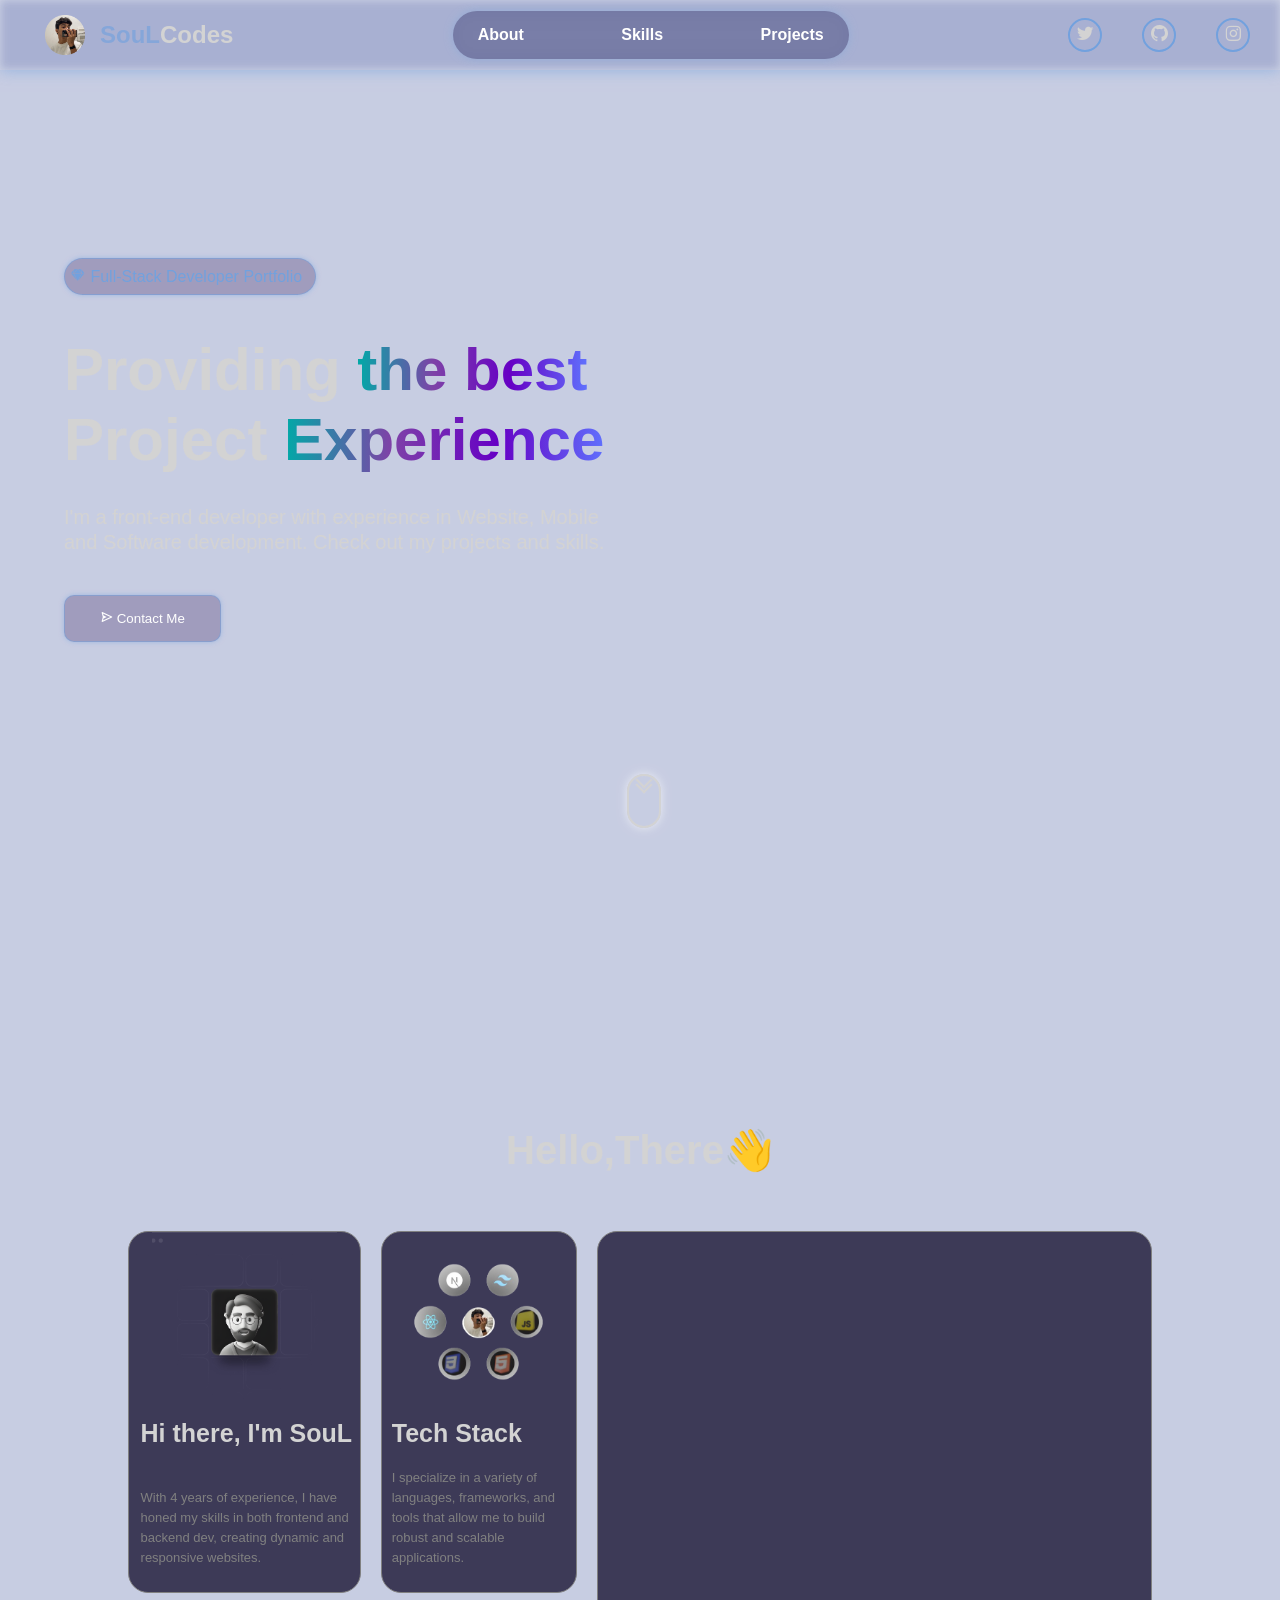
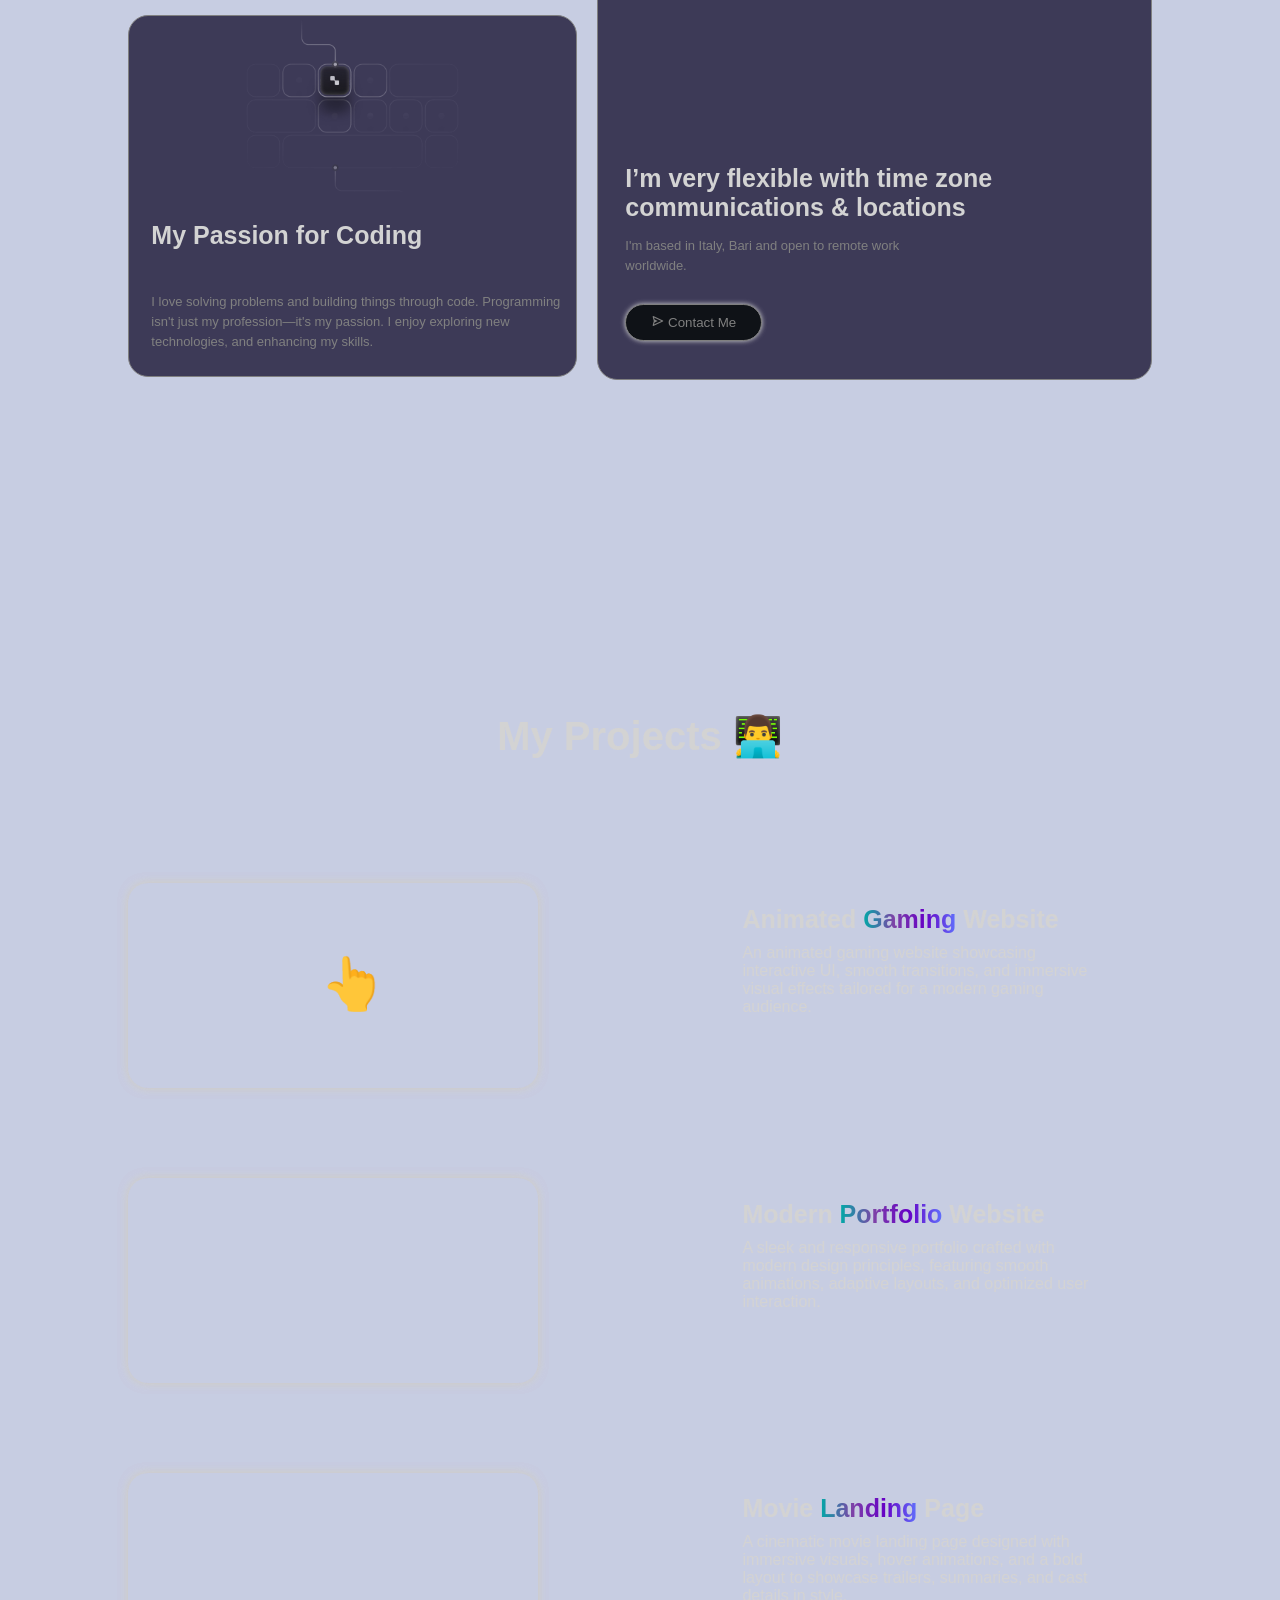
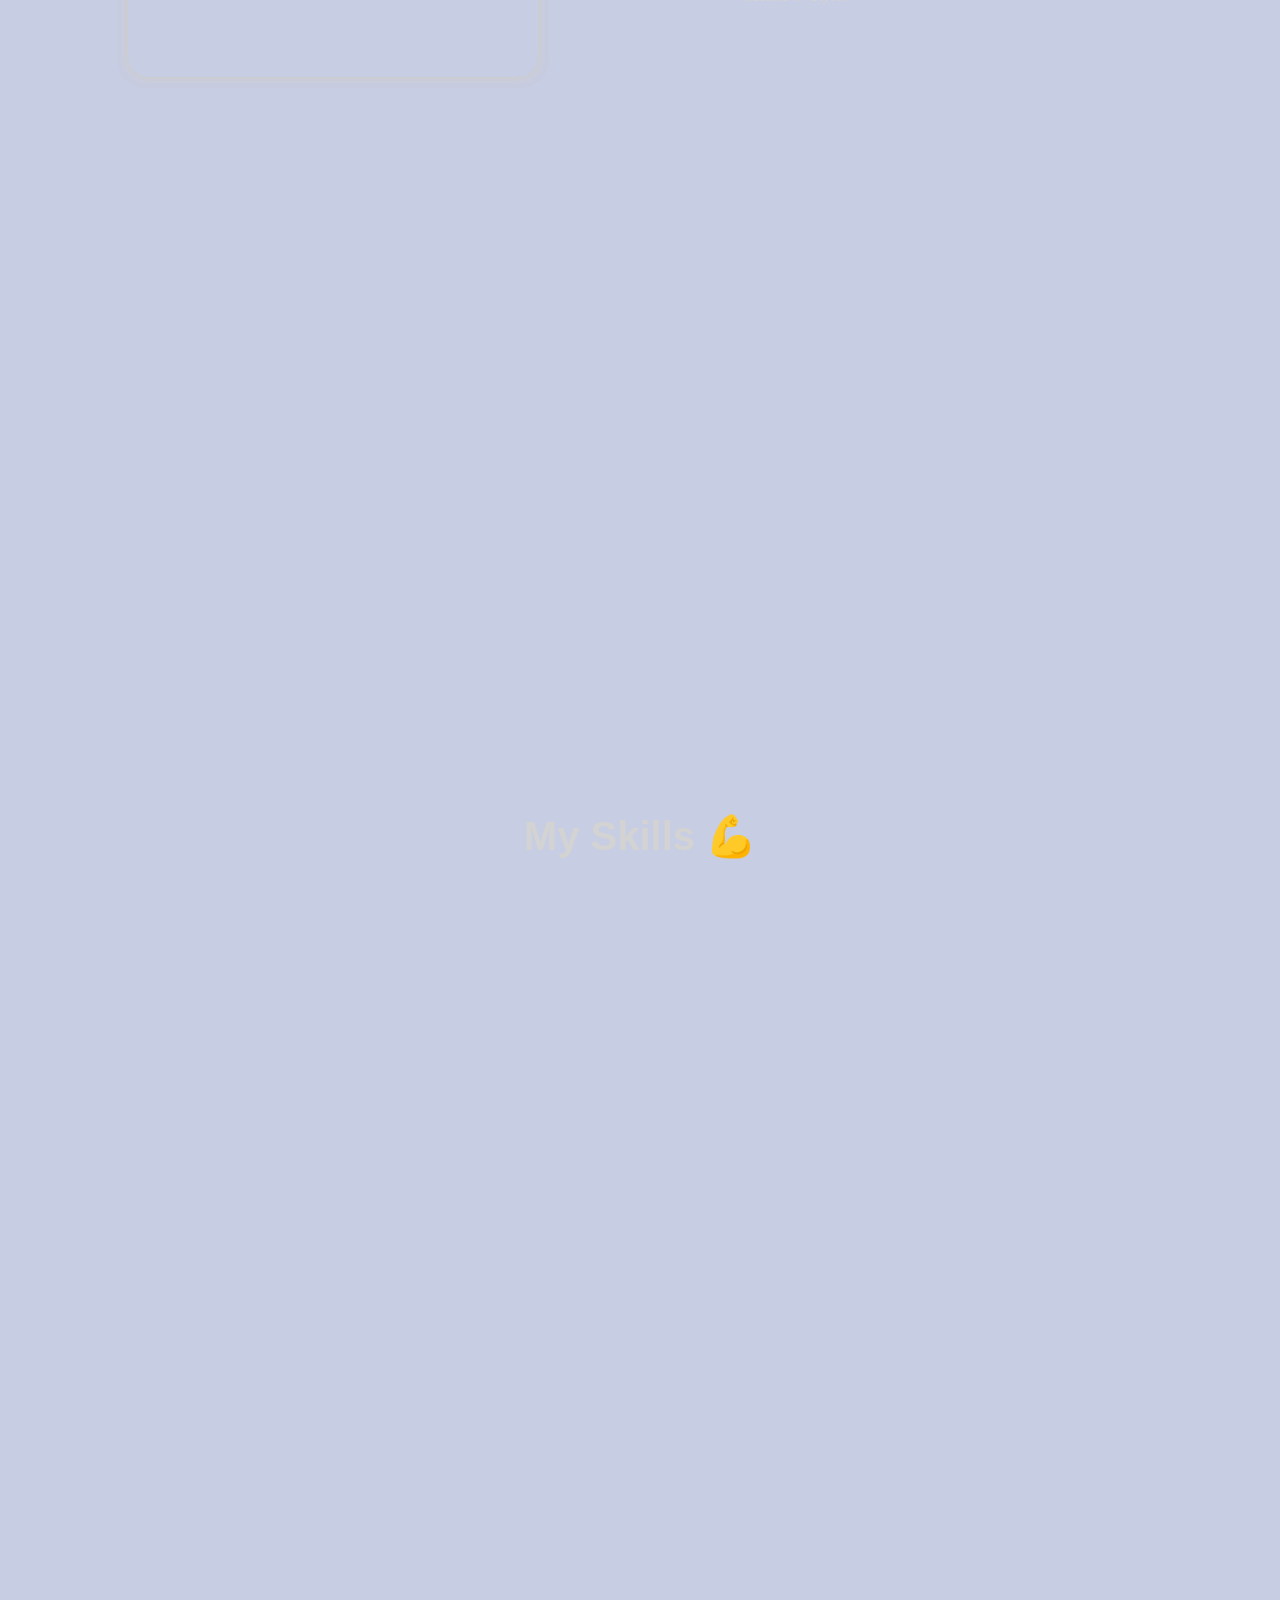
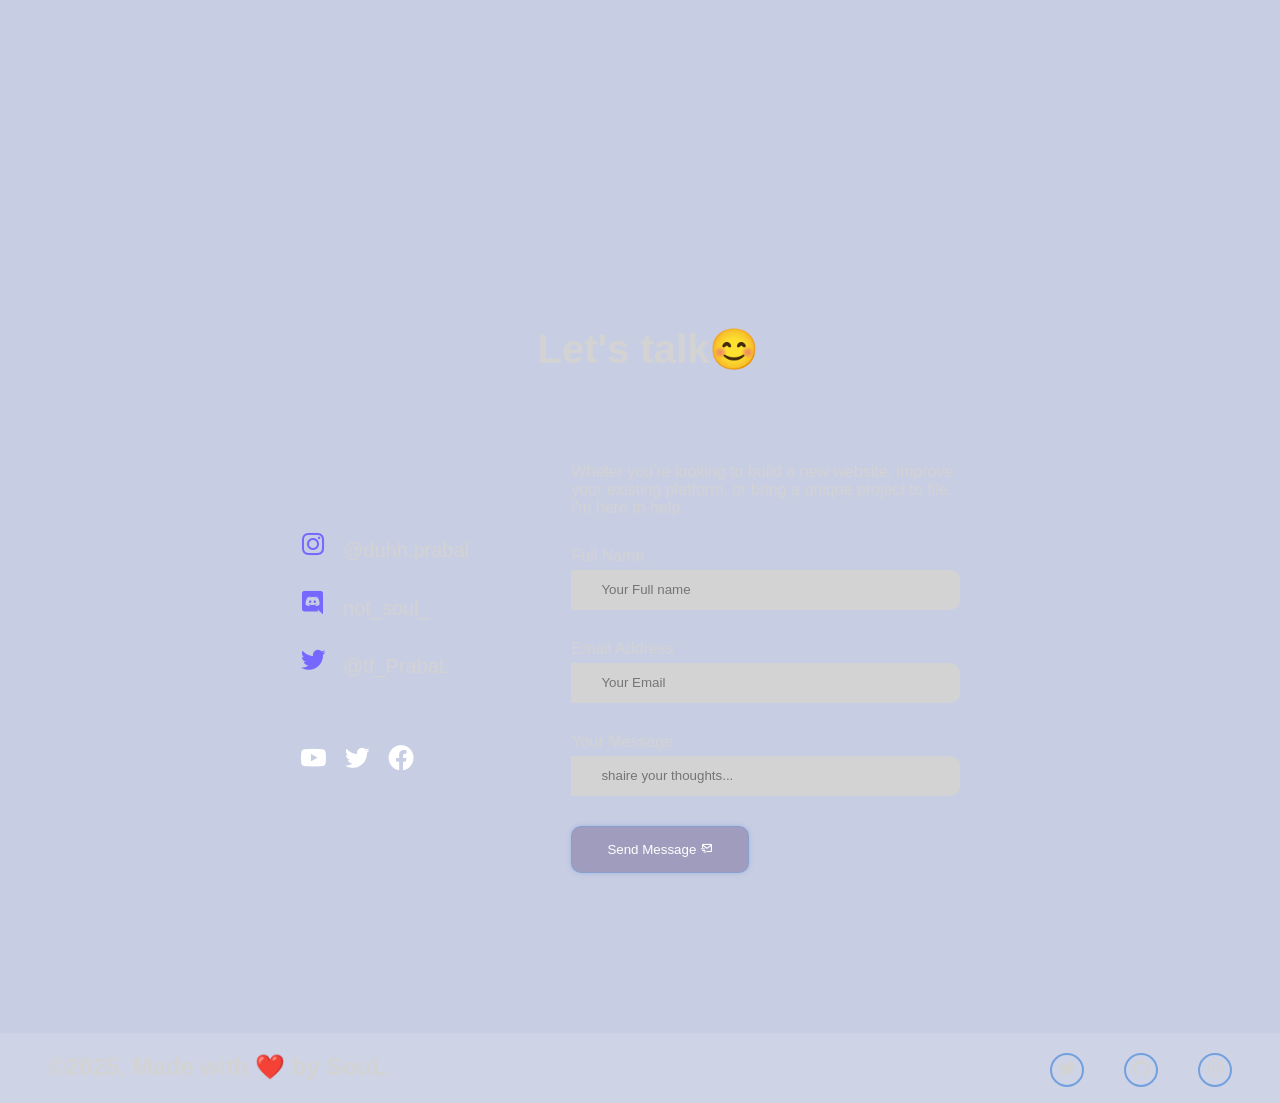
==== index.html @ 1eb0d374 "auth" ====
<!DOCTYPE html>
<html lang="en">
<head>
    <meta charset="UTF-8">
    <link rel="icon" type="image/png" href="images/page icon.jpg">
    <meta name="viewport" content="width=device-width, initial-scale=1.0">
    <title>SouLCodes</title>
    <link rel="stylesheet" href="style.css">
    <link href='https://unpkg.com/boxicons@2.1.4/css/boxicons.min.css' rel='stylesheet'>
    <link rel="stylesheet" href="https://unpkg.com/aos@next/dist/aos.css" />
</head>
<body>
    <div class="container">
        <video class="back-vid" autoplay loop muted plays-inline src="videos/galaxy.mp4"></video>



        <header data-aos="fade-down" data-aos-duration="2000">
            <div class="left">
                <img src="images/cropped_circle_image.png" alt="logo">
                <h2><span style="color: #72a1dea2;">SouL</span>Codes</h2>
            </div>

            <ul>
                <li><a href="#info-section">About</a></li>
                <li><a href="#skills-section">Skills</a></li>
                <li><a href="#my-project">Projects</a></li>
            </ul>

            <div class="box-icons">
                <p><a href="https://x.com/tf_PrabaL" target="_blank" rel="noopener" style="color: inherit; text-decoration: none;"><i class='bx bxl-twitter'></i></a></p>
                <p><a href="https://github.com/SouLCodes-main" target="_blank" rel="noopener" style="color: inherit; text-decoration: none;"><i class='bx bxl-github'></i></a></p>
                <p><a href="https://www.instagram.com/duhh.prabal/?hl=en" target="_blank" rel="noopener" style="color: inherit; text-decoration: none;"><i class='bx bxl-instagram'></i></a></p>
            </div>

            <div class="menu-icon">
                <i class='bx bx-menu'></i>
            </div>            
        </header>
        <div class="sidebar">
            <div class="close-icon">
                <i class='bx bx-x'></i>
            </div>
            
            <ul>
                <li><a href="#">Home</a></li>
                <li><a href="#">About</a></li>
                <li><a href="#">Skills</a></li>
                <li><a href="#">Projects</a></li>
            </ul>

            <div class="social-sidebar">
                <a><i class='bx bxl-twitter'></i></a>
                <a><i class='bx bxl-github'></i></a>
                <a><i class='bx bxl-instagram'></i></a>
            </div>
        </div>

        <div class="blackhole-box" data-aos="fade-down" data-aos-duration="2000">
            <video autoplay loop muted plays-inline src="videos/blackhole.mp4"></video>
        </div>

        <section class="hero ">
            <div class="hero-info autoBlur" data-aos="fade-right" data-aos-duration="1000">
                <div class="hero-info-title" >
                    <i class='bx bxl-sketch'></i>
                    Full-Stack Developer Portfolio
                </div>

                <h1 data-aos="fade-right" data-aos-duration="3000">Providing <span class="gradient">the best</span> Project <span class="gradient">Experience</span></h1>

                <p>I'm a front-end developer with experience in Website, Mobile and Software development. Check out my projects and skills.</p>

                <a href="#contact-section"><button><i class='bx bx-send' ></i> Contact Me</button></a>
            </div>
            
            <div class="skills-video-box " >
                <video class="skills-video autoBlur" autoplay loop muted plays-inline src="videos/hero-video.mp4"></video>
            </div>
        
            <div class="scroll-down"></div>
        </section>

        <seaction class="info-section" id="info-section">
            <h1 class="section-title autoDisplay">Hello,There👋</h1>
            <div class="info-cards">
                <div class="card ">
                    <h1>Hi there, I'm SouL</h1>
                    <p>With 4 years of experience, I have honed my skills in both frontend and backend dev, creating dynamic and responsive websites.</p>
                
                    <img src="images/grid1.png" alt="">
                </div>

                <div class="card">
                    <h1>Tech Stack</h1>
                    <p>I specialize in a variety of languages, frameworks, and tools that allow me to build robust and scalable applications.</p>
                
                    <img src="images/removed.png" alt="">
                </div>

                <div class="card">
                    <h1>I’m very flexible with time zone communications & locations</h1>
                    <p>I'm based in Italy, Bari and open to remote work worldwide.</p>
                
                    <video src="videos/glob.mp4" autoplay loop muted plays-inline></video>

                    <a href="#contact-section"><button><i class='bx bx-send'></i> Contact Me</button></a>
                </div>

                <div class="card">
                    <h1>My Passion for Coding</h1>
                    <p>I love solving problems and building things through code. Programming isn't just my profession—it's my passion. I enjoy exploring new technologies, and enhancing my skills.</p>
                
                    <img src="images/grid4.png" alt="">
                </div>
            </div>
        </seaction>

        <section class="my-project" id="my-project">
            <h1 class="section-title autoDisplay">My Projects 👨‍💻</h1>
            <div class="project-card">
                <div class="project-vidbox autoBlur" >
                    <video loop id="projectVideo1" src="videos/project1.mp4"></video>
                    <div class="hover-sign"></div>
                </div>
                <div class="project-info fadein-left">
                    <h1>Animated <span class="gradient">Gaming</span> Website</h1>
                    <p>An animated gaming website showcasing interactive UI, smooth transitions, and immersive visual effects tailored for a modern gaming audience.</p>
                    <!--<button><i class='bx bx-link-external' ></i> Website</button>-->
            </div>
            </div>

            <div class="project-card">
                <div class="project-vidbox autoBlur">
                    <video loop id="projectVideo2" src="videos/project2.mp4"></video>
                </div>
                <div class="project-info fadein-left">
                    <h1> Modern <span class="gradient">Portfolio</span> Website </h1>
                    <p>A sleek and responsive portfolio crafted with modern design principles, featuring smooth animations, adaptive layouts, and optimized user interaction.</p>
                    <!--<button><i class='bx bx-link-external' ></i> Website</button>-->
                </div>
            </div>

            <div class="project-card">
                <div class="project-vidbox autoBlur">
                    <video loop id="projectVideo3" src="videos/project3.mp4"></video>
                </div>
                
                <div class="project-info fadein-left">
                    <h1>Movie <span class="gradient">Landing</span>  Page</h1>
                    <p>A cinematic movie landing page designed with immersive visuals, hover animations, and a bold layout to showcase trailers, summaries, and cast details in style.</p>
                    <!--<button><i class='bx bx-link-external' ></i> Website</button>-->
                </div>
            </div>
        </section>

        
        <section class="skills-section" id="skills-section">
            <h1 class="section-title autoDisplay">
                My Skills 💪
            </h1>
            <div class="skills-box autoDisplay">
                <img class="skills-image" src="images/digital brain (2).png" alt="">
                <div class="Designer">
                    <h1 class="gradient">Designer <i class='bx bx-laptop'></i></h1>
                    <p>I have expertise in HTML, CSS, JavaScript, and design tools like Figma and Adobe XD. My strength lies in blending aesthetics with functionality to create seamless user experiences.</p>    
                </div>
                
                <div class="coder">
                    <h1 class="gradient">Coder <i class='bx bx-code-block' ></i></h1>
                    <p>I’m skilled in HTML, CSS, JavaScript, and frameworks like React and Node.js. I also have experience with database management using MongoDB and MySQL.</p>
                </div>

                <div class="slider" reverse="true" style="
                --width: 100px;
                --height: 100px;
                --quantity: 9;
                ">
                    <div class="list">
                        <div class="item" style="--position: 1"><img src="images/1.png" alt=""></div>
                        <div class="item" style="--position: 2"><img src="images/2.png" alt=""></div>
                        <div class="item" style="--position: 3"><img src="images/3.webp" alt=""></div>
                        <div class="item" style="--position: 4"><img src="images/11.png" alt=""></div>
                        <div class="item" style="--position: 5"><img src="images/5.png" alt=""></div>
                        <div class="item" style="--position: 6"><img src="images/6.png" alt=""></div>
                        <div class="item" style="--position: 7"><img src="images/7.png" alt=""></div>
                        <div class="item" style="--position: 8"><img src="images/py.png" alt=""></div>
                        <div class="item" style="--position: 9"><img src="images/cropped_circle_image.png" alt=""></div>
                    </div>
                </div>
            </div>
        </section>

        <section class="contact-section " id="contact-section">
            <h1 class="section-title autoDisplay">Let's talk😊</h1>

            <div class="social-box autoBlur">
                <a href="#"><i class='bx bxl-instagram'></i> @duhh.prabal</a>
                <a href="#"><i class='bx bxl-discord' ></i> not_soul_</a>
                <a href="#"><i class='bx bxl-twitter' ></i> @tf_PrabaL</a>
                <div class="social-icons">
                    <a href="#"><i class='bx bxl-youtube' ></i></a>
                    <a href="#"><i class='bx bxl-twitter' ></i></a>
                    <a href="#"><i class='bx bxl-facebook-circle' ></i></a>
                </div>
            </div>

            <div class="contact-box autoBlur">
                <p>Wheter you're looking to build a new website, improve your existing platform, or bring a unique project to file. i'm here to help.</p>
            
                <p>Full Name</p>
                <input placeholder="Your Full name" type="full name">

                <p>Email Address</p>
                <input placeholder="Your Email" type="Contact">

                <p>Your Message</p>
                <input  class="input-message" type="contact" placeholder="shaire your thoughts...">

                <button>Send Message <i class='bx bx-mail-send'></i></button>
            </div>
        
        </section> 

        <section class="footer">
            <h1>©️2025, Made with ❤️ by SouL</h1>
            <div class="box-icons">
                <p><a href="https://x.com/tf_PrabaL" target="_blank" rel="noopener" style="color: inherit; text-decoration: none;"><i class='bx bxl-twitter'></i></a></p>
                <p><a href="https://github.com/SouLCodes-main" target="_blank" rel="noopener" style="color: inherit; text-decoration: none;"><i class='bx bxl-github'></i></a></p>
                <p><a href="https://www.instagram.com/duhh.prabal/?hl=en" target="_blank" rel="noopener" style="color: inherit; text-decoration: none;"><i class='bx bxl-instagram'></i></a></p>
            </div>
        </section>

        
    </div>
    <script src="app.js"></script>
    <script src="https://unpkg.com/aos@next/dist/aos.js"></script>
    <script >
      AOS.init();
    </script>
</body>
</html>
---- style.css ----
body{
    margin: 0;
    padding: 0;
    font-family: Arial, Helvetica, sans-serif;
    color: lightgray;
}

html{
    scroll-behavior: smooth;
}

.container{
    position: relative;
    width: 100%;
    height: 100%;
    display: flex;
    flex-direction: column;
    align-items: center;
    gap: 100px;
    background-color: #001f7c38;
}


.back-vid{
    position: fixed;
    right: 0;
    bottom: 0;
    z-index: -1;
    mix-blend-mode:overlay;
}


header{
    display: flex;
    position: absolute;
    top: 0;
    right: 0;
    left: 0;
    align-items: center;
    justify-content: space-between;
    padding: 0 30px;
    height: 70px;
    background-color: rgba(255, 255, 255, 0.121);
    backdrop-filter: blur(5px);
    box-shadow: 0 0 15px #72a1dea2;
    z-index: 999;
}

.left{
    display: flex;
    align-items: center;
}

.left img{
    width: 40px;
    margin: 0 15px;
}


header ul{
    display: flex;
    justify-content: space-between;
    width: 30%;
    padding: 15px 15px;
    border-radius: 50px;
    background-color: rgba(0, 0, 69, 0.326);
    backdrop-filter: blur(10px);
    box-shadow: 0 0 10px #72a1de63;
}

header ul li{
    list-style: none;
}

header ul a{
    text-decoration: none;
    color: white;
    font-weight: 700;
    transition: 0.3s;
    margin: 0 10px;
}

header ul a:hover{
    text-shadow: 0 0 15px black;
}

.box-icons{
    display: flex;
    gap: 40px;
}

.box-icons p{
    display: flex;
    align-items: center;
    justify-content: center;
    font-size: 20px;
    width: 30px;
    height: 30px;
    border: 2px solid #72a1de;
    border-radius: 50%;
    cursor: pointer;
    transition: 0.5s;
}

.box-icons p:hover{
    background-color: #72a1de;
    color: black;
    box-shadow: 0 0 15px #72a1de;
}

.blackhole-box{
    position: absolute;
    top: 0;
    width: 100%;
    display: flex;
    justify-content: center;
    z-index: -1;
    mix-blend-mode: lighten;
  }
  
.blackhole-box video{
    width: 100%;
    margin-top: -23.5%;
}

.hero{
    position: relative;
    display: flex;
    width: 100%;
    height: 100vh;
    align-items: center;
    justify-content: space-between;
}

.hero-info{
    position: absolute;
    left: 5%;
}

.hero-info .hero-info-title{
    color: #72a1de;
    padding: 8px 5px;
    border-radius: 50px;
    border: 1px solid #72a1de94;
    width: 240px;
    background-color: #2200493d;
    box-shadow: 0 0 5px #72a1de84;
}

.hero-info h1{
    font-size: 60px;
    max-width: 600px;
    font-weight: 700;
    line-height: 70px;
    margin-top: 40px;
    margin-bottom: 30px;
}

.hero-info p{
    max-width: 550px;
    line-height: 25px;
    margin-bottom: 40px;
    font-size: 20px;
}

.hero-info button{
    color: white;
    padding: 15px 35px;
    border-radius: 10px;
    border: 1px solid #72a1de81;
    background-color: #2200493d;
    box-shadow: 0 0 5px #72a1de81;
    cursor: pointer;
    transition: 0.3s;
}

.hero-info button:hover{
    box-shadow: 0 0 15px #72a1de81;
}

/* Gradient Animation */
.gradient{
    background: linear-gradient(to right,#00aaa7, #7e42a7, #6600c5, #6070fd,#2a46ff, #0099ff, #008ead);
    background-size: 200%;
    background-clip: text;
    -webkit-background-clip: text;
    -webkit-text-fill-color: transparent;
    animation: animate-gradient 2.5s linear infinite;
}
@keyframes animate-gradient {
    to{
        background-position: 200%;
    }
}

.skills-video-box{
    position: absolute;
    right: 3%;
}

.skills-video{
    height: 900px;
    mix-blend-mode:lighten;
}


.scroll-down {
    height: 50px;
    width: 30px;
    border: 2px solid lightgray;
    position: absolute;
    left: 49%;
    bottom: 8%;
    border-radius: 50px;
    cursor: pointer;
    box-shadow: 0 0 10px rgba(255, 255, 255, 0.626);
  }
  .scroll-down::before,
  .scroll-down::after {
    content: "";
    position: absolute;
    top: 20%;
    left: 50%;
    height: 10px;
    width: 10px;
    transform: translate(-50%, -100%) rotate(45deg);
    border: 2px solid lightgray;
    border-top: transparent;
    border-left: transparent;
    animation: scroll-down 2s ease-in-out infinite;
  }
  .scroll-down::before {
    top: 30%;
    animation-delay: 0.5s;
    /* animation: scroll-down 1s ease-in-out infinite; */
  }
  
  @keyframes scroll-down {
    0% {
      /* top:20%; */
      opacity: 0;
    }
    30% {
      opacity: 1;
    }
    60% {
      opacity: 1;
    }
    100% {
      top: 90%;
      opacity: 0;
    }
  }




.info-section{
    display: flex;
    align-items: center;
    flex-direction: column;
    width: 80%;
    margin-top: 100px;
}

.section-title{
    font-size: 40px;
    font-weight: 700;
}

.info-cards{
    display: grid;
    grid-template-columns: auto auto auto;
    gap: 20px;
    width: 100%;
    height: 100%;
    margin-top: 30px;
}

.card{
    display: flex;
    align-items:flex-start;
    justify-content: center;
    position: relative;
    width: auto;
    height: 40vh;
    overflow: hidden;
    border: 1px solid gray;
    background-color: #080020b7;
    border-radius: 20px;
    transition: 0.5s;
}

.card h1{
    position: absolute;
    margin: 0;
    bottom: 40%;
    left: 5%;
    font-size: 25px;
    z-index: 1;
    color: lightgray;
}

.card p{
    position: absolute;
    bottom: 3%;
    left: 5%;
    z-index: 1;
    max-width: 300px;
    color: gray;
    font-size: 13px;
    line-height: 20px;
}

.card img{
    width: 80%;
    height: 50%;
    object-fit: cover;
}

.card video{
    margin-top: 10%;
    width: 70%;
    height: 50%;
    object-fit: cover;
    mix-blend-mode: lighten;
}

.card button{
    position: absolute;
    bottom: 5%;
    left: 5%;
    padding: 10px 25px;
    border: 1px solid gray;
    background-color: #0f1217;
    color: gray;
    border-radius: 20px;
    box-shadow: 0 0 5px lightgray;
    cursor: pointer;
    transition: 0.3s;
}

.card button:hover{
    box-shadow: 0 0 15px lightgray;
    opacity: 0.7;
}

.card:hover{
    box-shadow: 0 0 15px rgb(211, 211, 211);
}

.card:nth-child(3){
    grid-row: span 2;
    height: 83vh;
}

.card:nth-child(3) p{
    bottom: 12%;
}

.card:nth-child(3) h1{
    bottom: 21%;
}

.card:nth-child(4){
    grid-column: span 2;
}

.card:nth-child(4) p{
    max-width: 650px;
}

.card:nth-child(4) h1{
    bottom: 35%;
}



.my-project{
    display: flex;
    flex-direction: column;
    gap: 10%;
    align-items: center;
    position: relative;
    width: 80%;
    height: 100vh;
    margin-top: 200px;
    margin-bottom: 700px;
}

.project-card {
    display: flex;
    width: 100%;
    height: 40%;
    align-items: center;
    gap: 10%;
    justify-content: center;
}

.project-vidbox{
    display: flex;
    align-items: center;
    justify-content: center;
    width: 50%;
    mix-blend-mode:exclusion;
    position: relative;
    cursor: pointer;
    transition: 0.5s;
    min-width: 400px;

}

.project-vidbox video{
    object-fit: cover;
    width: 100%;
    box-shadow: 0 0 10px lightgray;
    border-radius: 20px;
    transition: 0.5s;
}

.project-card video:hover{
    box-shadow: 0 0 25px rgb(255, 255, 255);
}

.project-info{
    display: flex;
    flex-direction: column;
    align-items: start;
    justify-content: center;
    width: 50%;
    padding-left: 10%;
}

.project-info h1{
    width: 90%;
    font-size: 25px;
    font-weight: bold;
    text-wrap: nowrap;
    margin-top: 0;
    margin-bottom: 10px;
    max-width: 450px;
}

.project-info p{
    width: 90%;
    max-width: 400px;
    min-width: 300px;
    margin-bottom: 50px;
    margin-top: 0;
}

.project-info button{
    color: white;
    padding: 15px 35px;
    border-radius: 10px;
    border: 1px solid #72a1de81;
    background-color: #2200493d;
    box-shadow: 0 0 5px #72a1de81;
    cursor: pointer;
    transition: 0.3s;
}

.project-info button:hover{
    opacity: 0.8;
    box-shadow: 0 0 15px #72a1de81;
}

.project-vidbox .hover-sign{
    position: absolute;
    display: flex;
    align-items: center;
    justify-content: center;
    width: 30%;
    height: 100px;
}

.hover-sign::before,
.hover-sign::after {
    content: "👆";
    text-align: center;
    position: absolute;
    font-size: 50px;
    top: 20%;
    left: 40%;
    border-radius: 40px;
    animation: hover-animation 4s ease-in-out infinite;

}

.hover-sign.active{
    display: none;
}

@keyframes hover-animation {
  0% {
    /* top:20%; */
    box-shadow: 0 0 5px rgb(255, 255, 255);
    transform: translate(100%, 50%) rotate(30deg);
  }

  100% {
    box-shadow: 0 0 5px rgb(255, 255, 255);
    transform: translateX(80%, 80%) rotate(20deg);
  }
}




/* Skills section */
.skills-section{
    display: flex;
    flex-direction: column;
    align-items: center;
    position: relative;
}

.skills-box{
    width: 100%;
    height: 90vh;
    position: relative;
    display: flex;
    align-items: start;
    justify-content: center;
    mix-blend-mode:lighten;
    opacity: 0.7;
}

.skills-image{
    width: 70%;
    mix-blend-mode:difference;
}

.Designer{
    position: absolute;
    display: flex;
    flex-direction: column;
    align-items: start;
    top: 25%;
    left: 5%;
    max-width: 300px;
}

.Designer h1{
    font-size: 50px;
    display: flex;
    align-items: center;
}

.Designer p{
    line-height: 23px;
}


.coder{
    position: absolute;
    display: flex;
    flex-direction: column;
    align-items: start;
    top: 25%;
    right: 5%;
    max-width: 300px;
}

.coder h1{
    font-size: 50px;
    display: flex;
    align-items: center;
}

.coder p{
    line-height: 23px;
}



.coder-text{

    font-size: 50px;
}

/* SLIDER  */

.slider{
    position: absolute;
    bottom: 5%;
    right: 20%;
    width: 60%;
    height: var(--height);
    overflow: hidden;
    mask-image: linear-gradient(
        to right,
        transparent,
        #000 10% 90%,
        transparent
    );
    mix-blend-mode:difference;
    opacity: 0.7;
}
.slider .list{
    display: flex;
    width: 100%;
    min-width: calc(var(--width) * var(--quantity));
    position: relative;
}
.slider .list .item{
    width: var(--width);
    height: var(--height);
    position: absolute;
    left: 100%;
    animation: autoRun 10s linear infinite;
    transition: filter 0.5s;
    animation-delay: calc( (10s / var(--quantity)) * (var(--position) - 1) - 10s)!important;
}
.slider .list .item img{
    width: 100%;
}
@keyframes autoRun{
    from{
        left: 100%;
    }to{
        left: calc(var(--width) * -1);
    }
}
.slider:hover .item{
    animation-play-state: paused!important;
    filter: grayscale(1);
}
.slider .item:hover{
    filter: grayscale(0);
}


  /* CONTACT SECTION */
.contact-section{
    width: 80%;
    height: 100vh;
    display: flex;
    justify-content: center;
    gap: 10%;
    align-items: center;
    position: relative;
}

.contact-section h1{
    position: absolute;
    top: 10%;
    left: 40%;
}

.social-box {
    display: flex;
    flex-direction: column;
    gap: 25px;
}

.social-box a{
    color: lightgray;
    text-decoration: none;
    font-size: 20px;
    text-wrap: nowrap;
}

.social-box i{
    color: #7668ff;
    font-size: 30px;
    margin-right: 10px;
}

.social-icons a i{
    color: white;
    margin-top: 40px;
}

.contact-box p{
    max-width: 400px;
    margin-top: 30px;
    margin-bottom: 5px;
} 

.contact-box input{
    padding: 7.5px 30px;
    background-color: lightgray;
    width: 80%;
    height: 25px;
    border: none;
    outline : none;
    border-top-right-radius: 10px;
    border-bottom-right-radius: 10px;
}

.contact-box button{
    margin-top: 30px;
    color: white;
    padding: 15px 35px;
    border-radius: 10px;
    border: 1px solid #72a1de81;
    background-color: #2200493d;
    box-shadow: 0 0 5px #72a1de81;
    cursor: pointer;
    transition: 0.3s;
}

.contact-box button:hover{
    opacity: 0.8;
    box-shadow: 0 0 15px #72a1de81;
}

.footer{
    display: flex;
    justify-content: space-between;
    position: absolute;
    bottom: 0;
    right: 0;
    left: 0;
    height: 70px;
    background-color: rgba(255, 255, 255, 0.121);
    z-index: 999;
    padding: 0 3rem;
}


/* BLUR EFFECT ANIMAION */

.autoBlur{
    animation: autoBlurAnimation linear both;
    animation-timeline: view();

}
@keyframes autoBlurAnimation{
    0%{
        filter: blur(40px);
    }
    35%,65%{
        filter: blur(0);
        opacity: 1;
    }
    100%{
        filter: blur(40px);
        opacity: 0;
    }
}


/* AUTO DISPLAY ANIMAION */
.autoDisplay{
    animation: autoDisplayAnimation both;
    animation-timeline: view();

}

@keyframes autoDisplayAnimation{
    from{
        filter: blur(10px);
        transform: translateY(-200px) scale(0);
    } 50%{
        opacity: 1;
        filter: blur(0px);
        transform: translateX(0) scale(1);
    }
}


/* FADEIN_LEFT */

.fadein-left{
    animation: fadeInLeftAnimation both;
    animation-timeline: view();
}

@keyframes fadeInLeftAnimation{
    0%{
        opacity: 0;
        transform: translateX(-500px) scale(0.2);
        filter: blur(10px);
    } 35%,65%{
        opacity: 1;
        transform: translateX(0) scale(1);
        filter: blur(0px);
    }100%{
        filter: blur(10px);
    }
}

/* Sidebar */

.menu-icon{
    font-size: 35px;
    cursor: pointer;
    display: none;
}


.sidebar{
    position: fixed;
    right: 0;
    top: 0;
    bottom: 70%;
    width: 0%;
    background-color: #000000b8;
    z-index: 999;
    box-shadow: 0 0 25px rgba(255, 255, 255, 0.479);
    backdrop-filter: blur(10px);
    opacity: 0;
    border-bottom-left-radius: 100%;
    
}

.close-icon{
    font-size: 50px;
    color: lightgray;
    padding-left: 10px;
    cursor: pointer;
}

.sidebar ul{
    padding-left: 20px;
}

.sidebar ul li{
    list-style: none;
    margin-bottom: 30px;
}

.sidebar ul li a{
    text-decoration: none;
    color: lightgray;
    font-size: 30px;
    font-weight: 900;
    text-shadow:0 0 15px #4c4c4c;
}

.social-sidebar{
    padding-left: 20px;
    margin-top: 60px;
    text-wrap: nowrap;
}

.social-sidebar a{
    font-size: 35px;
    padding: 5px 5px;
    cursor: pointer;
    transition: 0.5s;
}

/* Sidebar Open ANimation */
.sidebar.open-sidebar{
    animation: openSideBarAnimation 1.5s forwards;
}

@keyframes openSideBarAnimation {
    to{
        width: 80%;
        opacity: 1;
        bottom: 0;
        border-radius: 0;
    }
}

/* Sidebar close ANimation */

.sidebar.close-sidebar{
    animation: closeSideBarAnimation 1.5s forwards;
}

@keyframes closeSideBarAnimation {
    from{
        width: 80%;
        opacity: 1;
        bottom: 0;
        border-radius: 0;
    }
    to{
        width: 0;
        opacity: 0;
        bottom: 70%;
        border-bottom-left-radius: 50%;
    }
}






@media (max-aspect-ratio: 16/9){
    .back-vid{
        width: auto;
        height: 100%;
    }
}

@media (min-aspect-ratio: 16/9){
    .back-vid{
        width: 100%;
        height: auto;
    }
}


@media screen and (max-width: 1200px){
    .blackhole-box video{
        margin-top: -20%;
    }

    .hero-info h1{
        font-size: 40px;
        max-width: 400px;
        line-height: 40px;
    }

    .hero-info P{
        max-width: 300px;
    }

    .skills-video-box{
        right: 0%;
    }

    .skills-video-box video{
        height: 500px;
    }

    .info-cards{
        grid-template-columns: auto;
    }

    .card:nth-child(3){
        grid-column: span 2;
        height: 70vh;
    }

    .info-cards .card h1{
        font-size: 20px;
    }

    .info-cards .card:nth-child(3) h1{
        bottom: 25%;
    }

    .card video{
        height: 60%;

        margin-top: 5%;
    }

    .my-project{
        margin-bottom: 200px;
        scale: 0.8;
    }

    .contact-section .section-title {
        left: 30%;
    }
}

@media screen and (max-width: 700px){
    header {
        position: fixed;
        height: 50px;
    }

    header ul{
        display: none;
    }

    header .box-icons{
        display: none;
    }

    .menu-icon{
        display: inline;
    }

    .blackhole-box video {
        width: 100%;
        margin-top: -15%;
    }

    .autoBlur{
        animation: none;
    }
    
    .hero{
        flex-direction: column;
        top:0;
        bottom: 0;
        left: 0;
        right:0;
        
    }
    .hero-info{
        bottom: 5%;
    }

    .scroll-down{
        bottom: 5%;
    }

    .hero .skills-video-box{
        height: 200px;
        top: 5%;
    }



    .info-cards{
        grid-template-columns: auto;
    }

    .card:nth-child(3){
        grid-column: span 2;
        height: 70vh;
    }

    .card video{
        width: 100%;
    }
    
    .container{
        height: 100%;
    }

    .project-vidbox video{
        width: 250px;
        margin-left: -100px;
    }

    .project-info{
        overflow: hidden;
        padding-left: 0;
        margin-left: -50px;
    }

    .project-info h1{
        font-size: 20px;
        max-width: 200px;
        text-wrap: wrap;
    }

    .project-info p{
        font-size: 10px;
        text-wrap: wrap;
        max-width: 200px;
        min-width: 0;
    }

    .project-info button{
        padding: 5px 10px;
    }

    .my-project{
        margin-bottom: 600px;
    }

    .project-card{
        flex-direction: column;
        margin-left: 25%;
        gap: 30px;
    }
    
    .project-vidbox{
        min-width: 200px;
    }

    .project-info{
        width: 85%;
    }

    .project-info h1{
        text-wrap: nowrap;
    }

    .project-info p{
        max-width: 300px;
    }

    .Designer{
        top: 15%;
        left: 18%;
    }

    .Designer h1{
        margin-bottom: 0;
        margin-top: 70px;
    }

    .coder{
        top: 50%;
        left: 18%;
    }

    .coder h1{
        margin-bottom: 0;
    }

    .slider .list .item img{
        width: 70%;
    }

    .contact-section{
        flex-direction: column;
        margin-top: 100px;
        margin-bottom: 50px;
    }

    .footer{
        font-size: 10px;
    }

    .social-box{
        margin-left: -90px;
    }
}


@media screen and (max-width: 480px) {

    .hero .skills-video-box {
        display: none;
        
    }

    .blackhole-box {
        overflow: hidden;
    }

    .blackhole-box video {
        width: 140%;
        margin-top: -27%;

    }

    .left {
        scale: 0.9;
        margin-left: -30px;
    }

    .left h2 {
        font-size: 20px;
    }

    .hero {
        scale: 0.9;
    }

    .hero-info{
        bottom: 15%;
    }

    .hero-info h1{
        font-size: 35px;
    }

    .scroll-down{
        bottom: 15%;
        left: 60%;
    }

    .section-title {
        font-size: 25px;
    }

    .info-cards{
        display: flex;
        flex-direction: column;
    }

    .card {
        min-height: 20rem;
    }

    .card h1{
        bottom: 30%;
        font-size: 5px;
    }

    .project-card {
        height: 50%;
    }

    .project-info p{
        margin-bottom: 15px;
    }

    .project-info{
        margin-left: -80px;
    }

    .skills-box{
        height: 120vh;
        margin-right: 30px;
    }

    .slider{
        bottom: 0%;
    }

    .contact-section{
        scale: 0.9;
        height: 120vh;
    }

    .contact-section .section-title {
        top: -30px;
        left: 25%;
    }

    .footer{
        padding: 15px;
    }

    .footer h1{
        max-width: 150px;
    }

    .footer .box-icons{
        gap: 10px;
    }


}
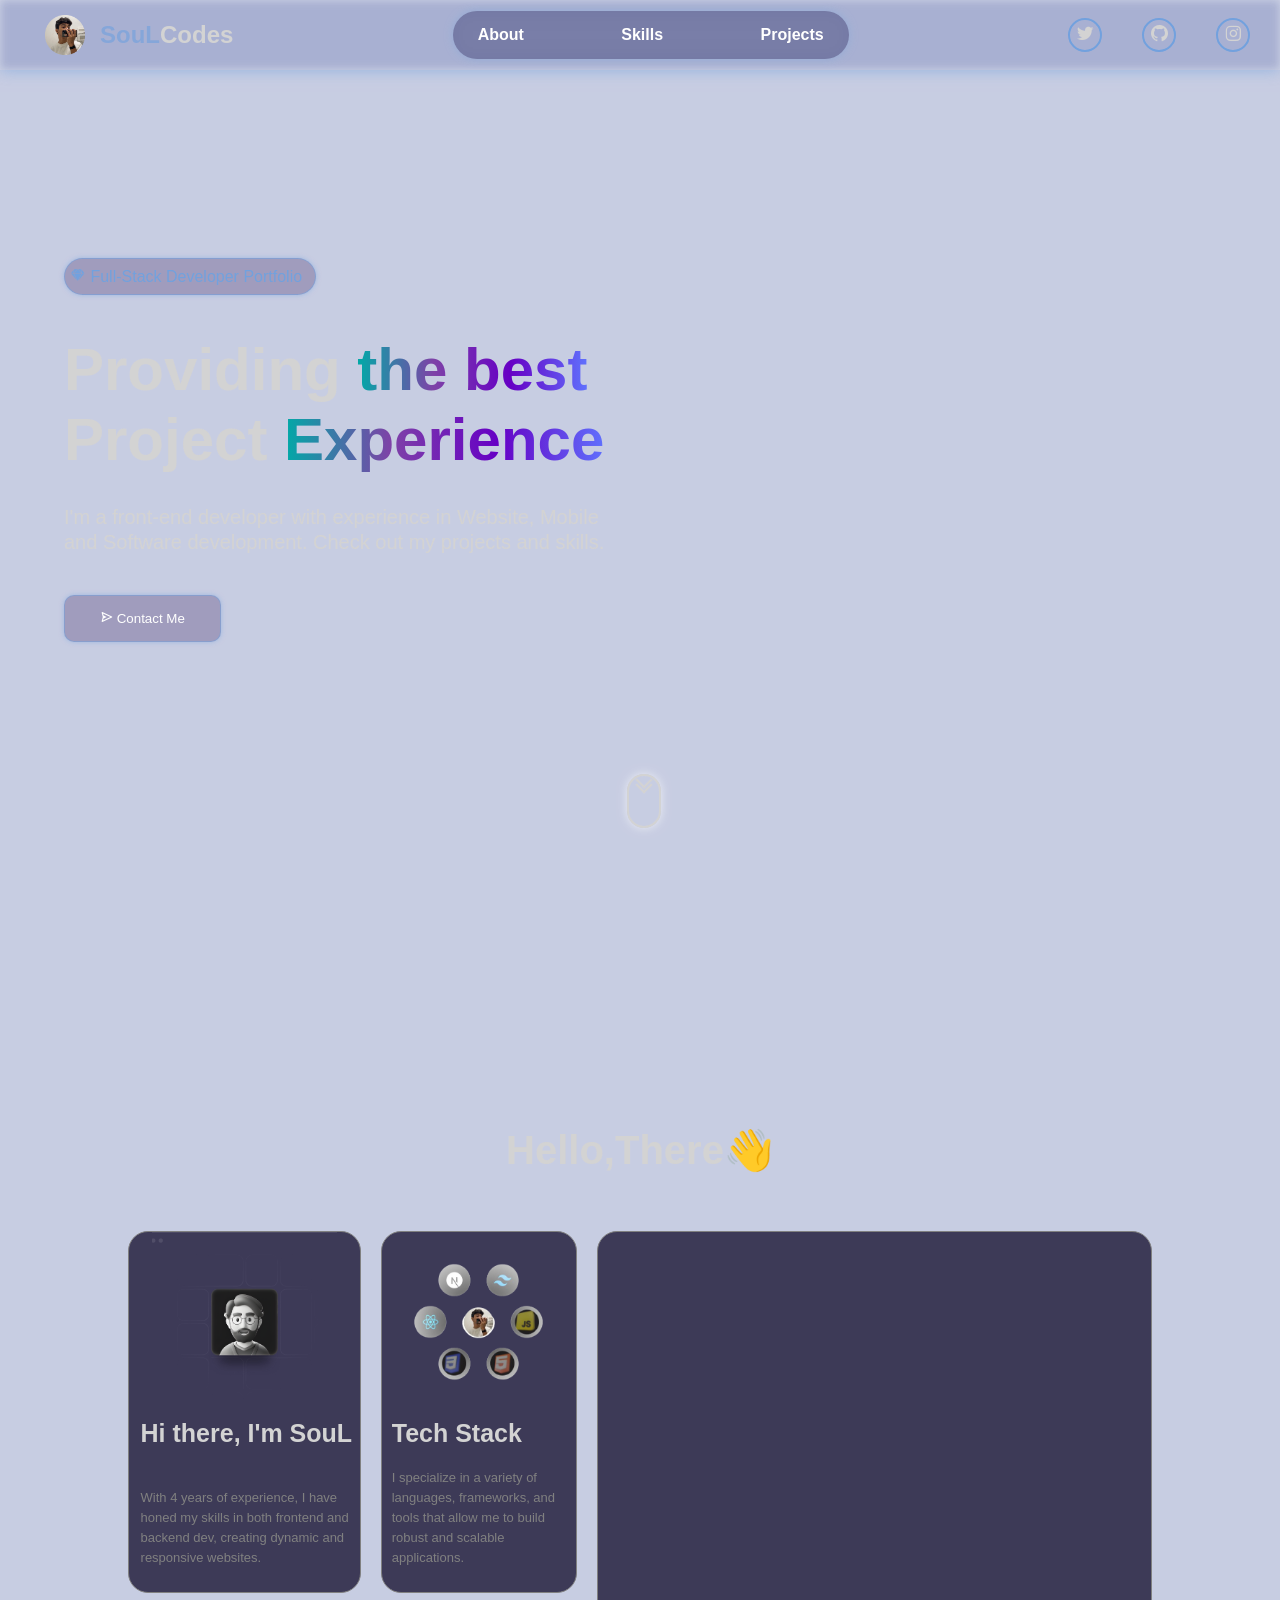
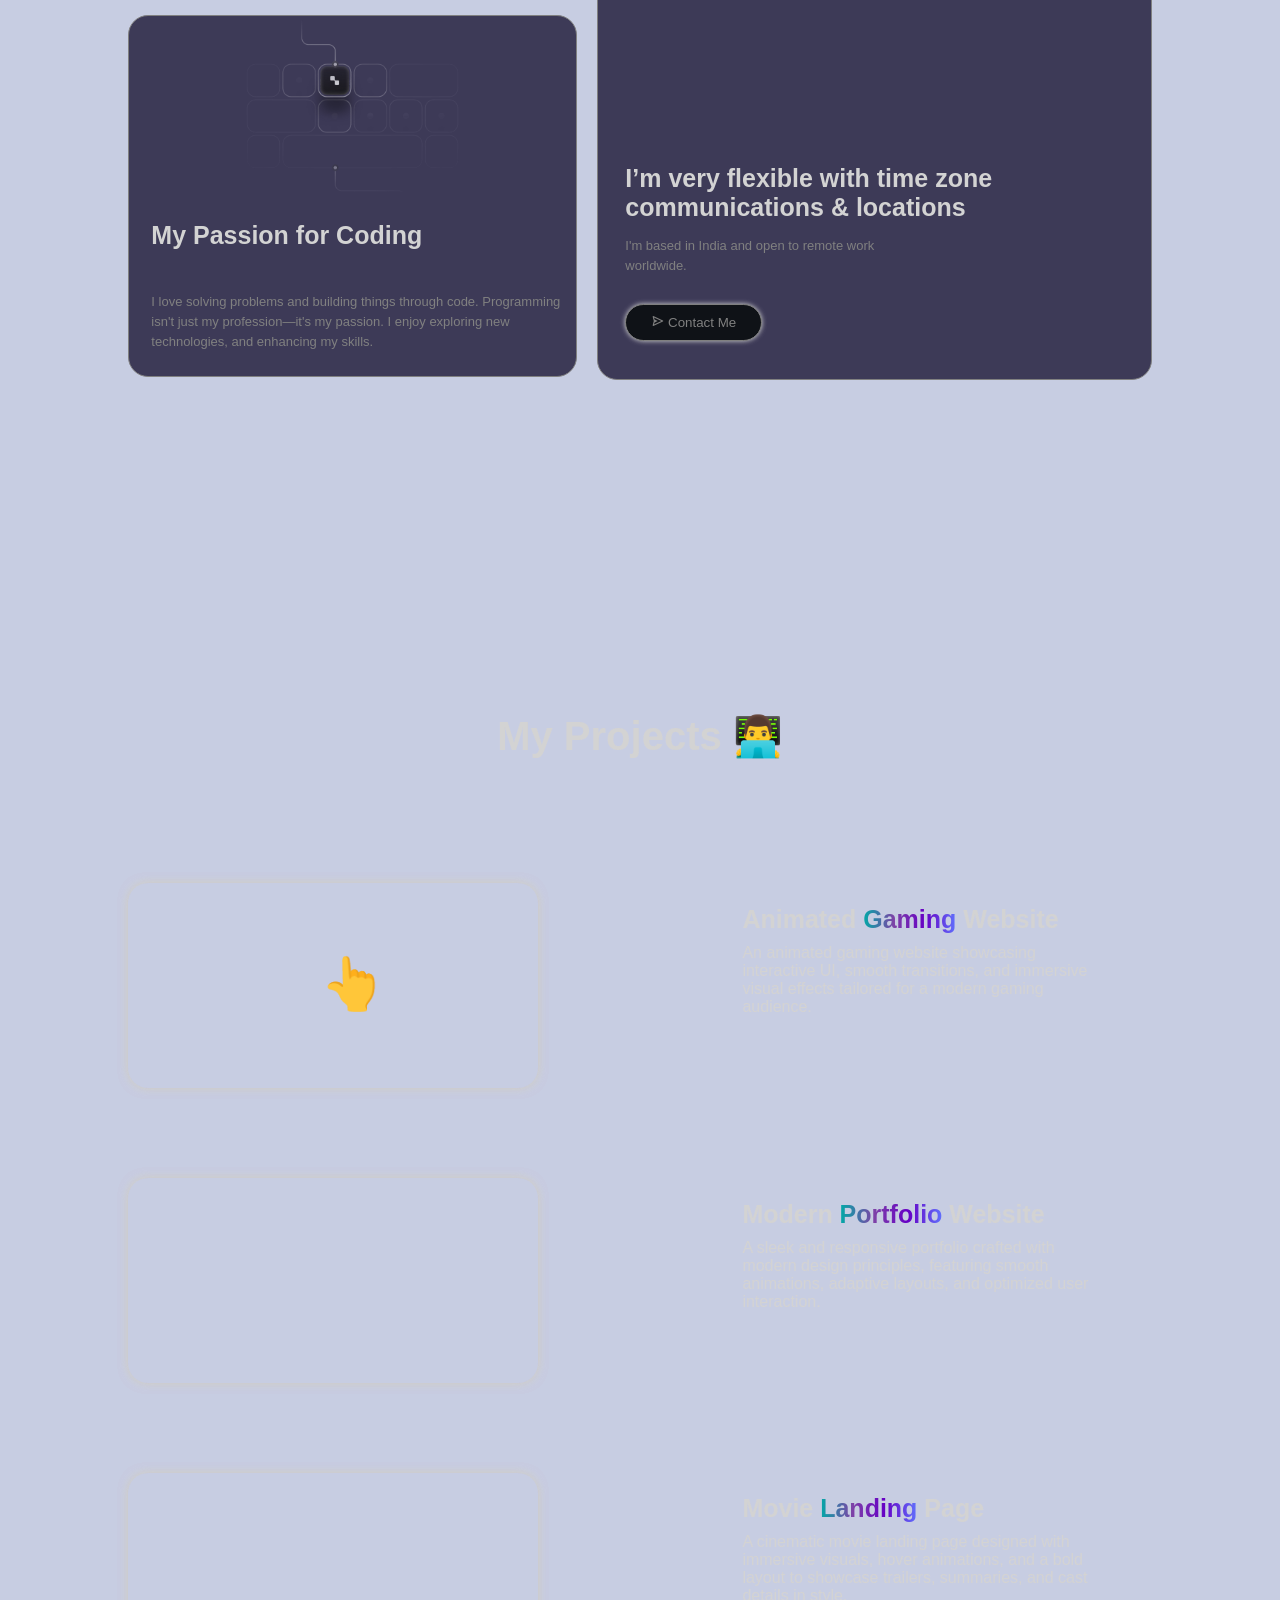
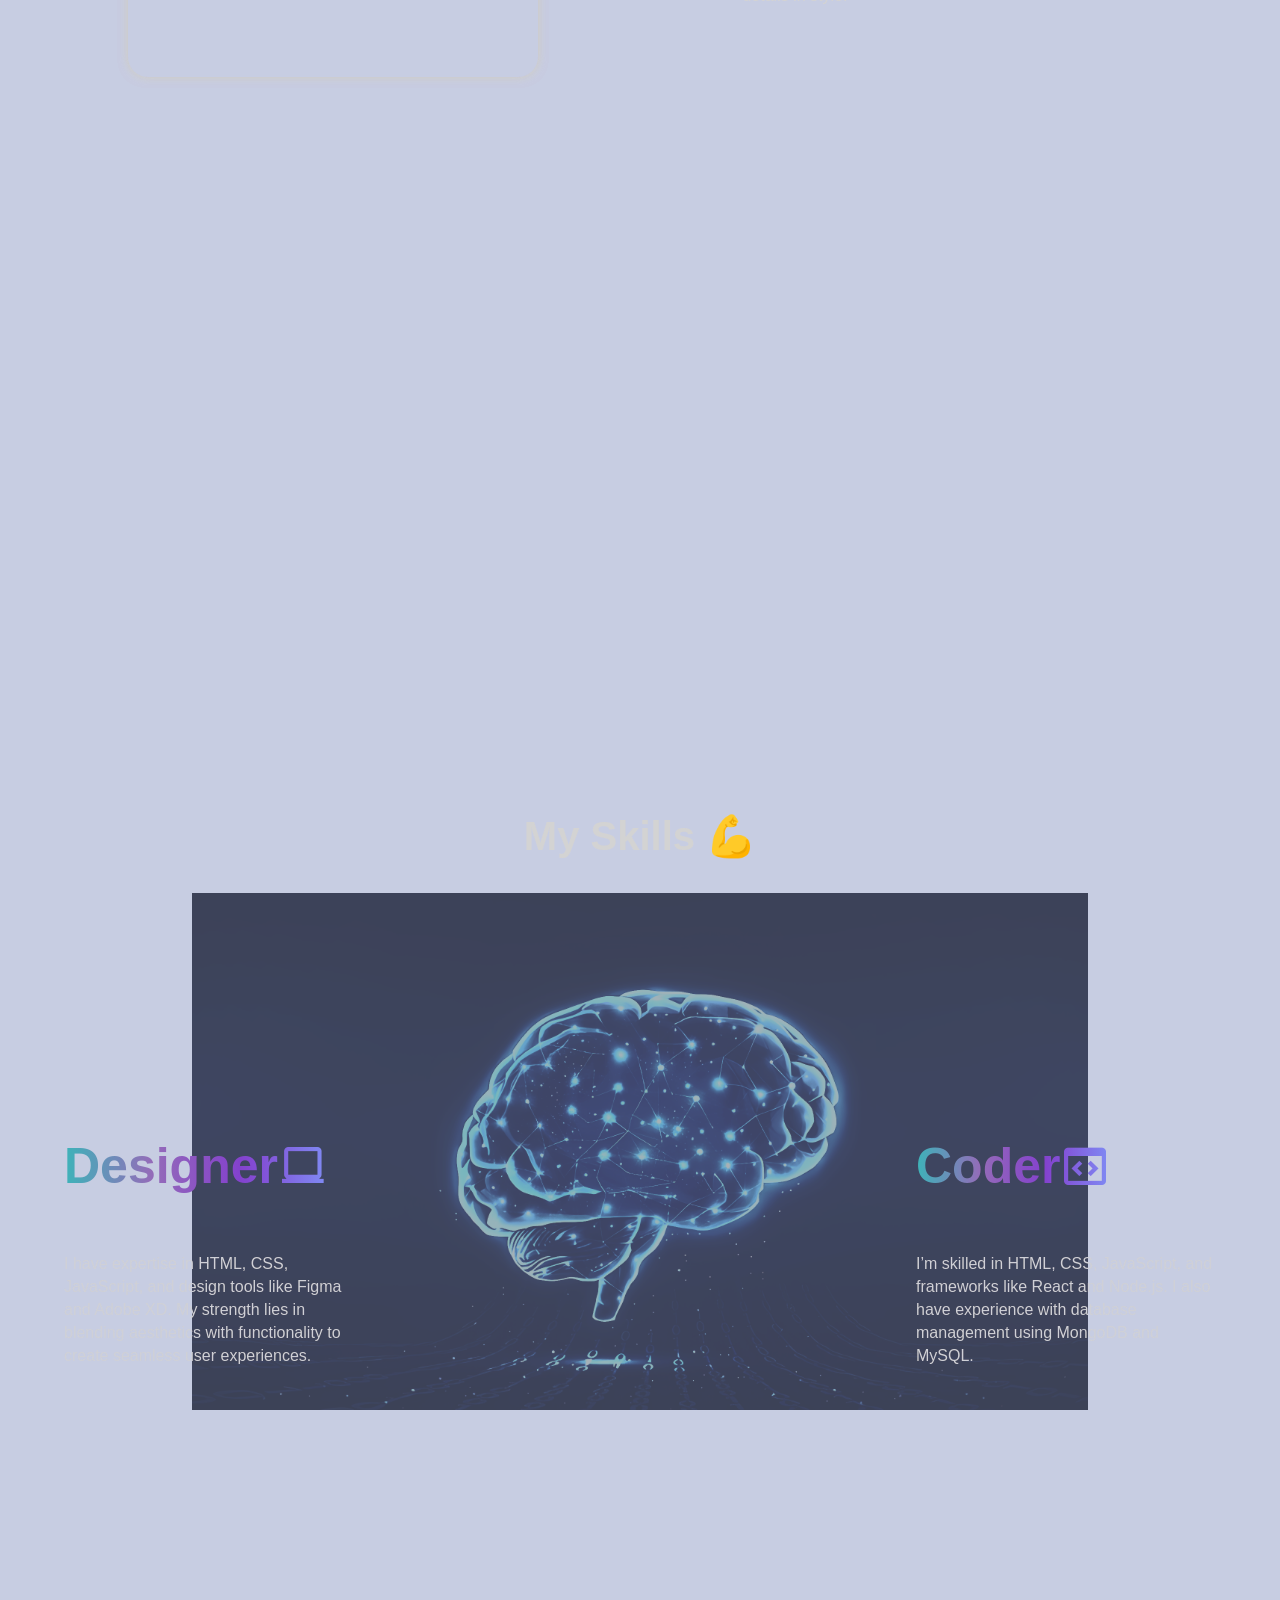
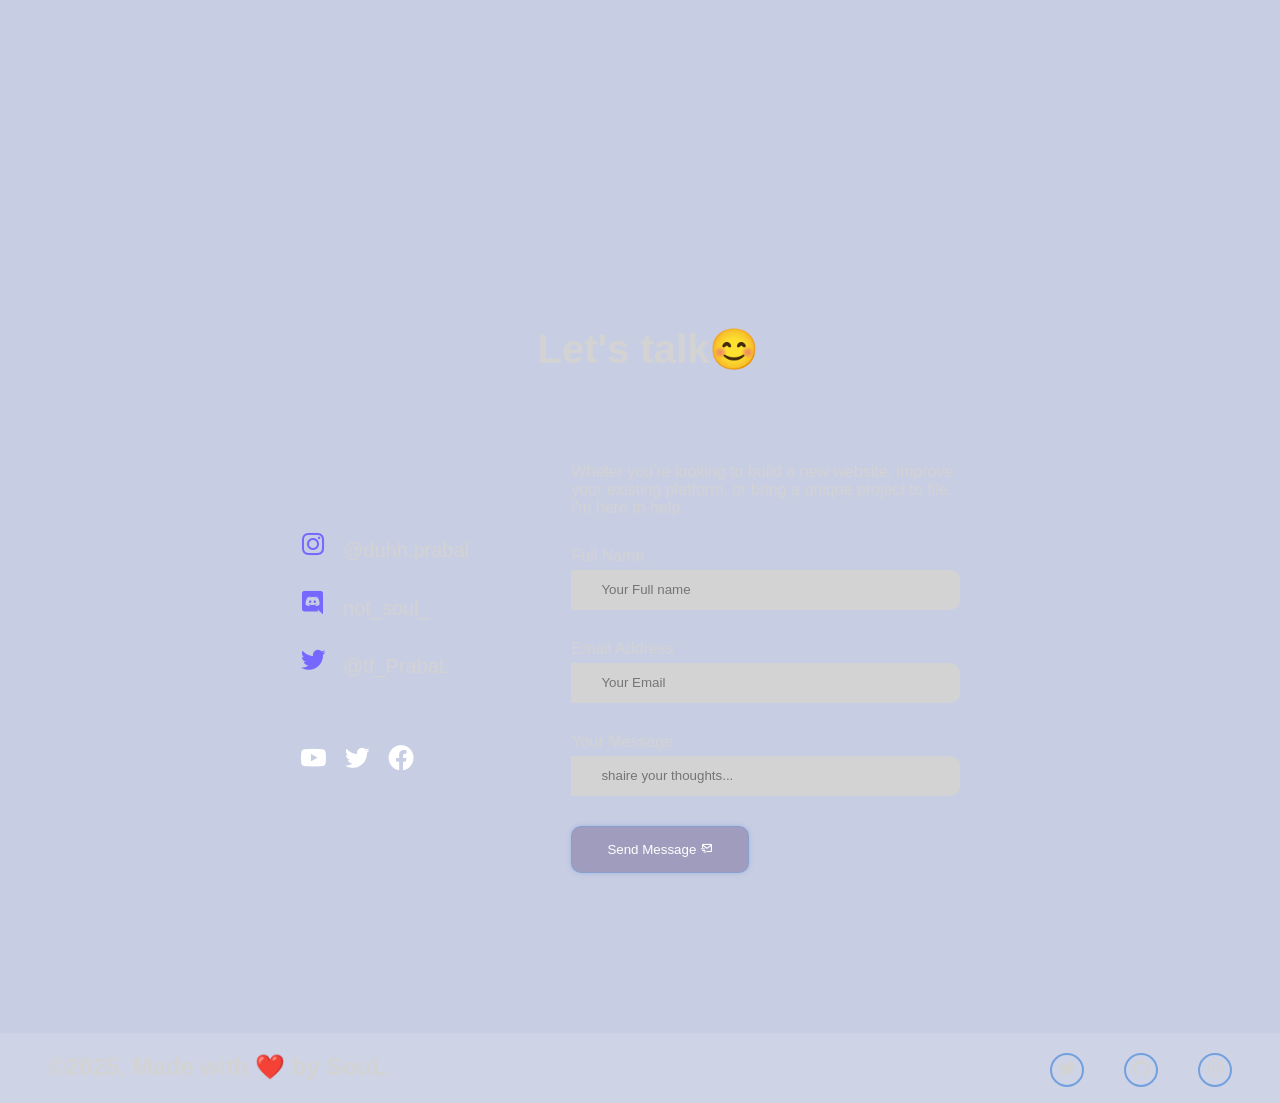
==== commit 2be305bd: "Update index.html" ====
--- a/index.html
+++ b/index.html
@@ -100,7 +100,7 @@
 
                 <div class="card">
                     <h1>I’m very flexible with time zone communications & locations</h1>
-                    <p>I'm based in Italy, Bari and open to remote work worldwide.</p>
+                    <p>I'm based in India and open to remote work worldwide.</p>
                 
                     <video src="videos/glob.mp4" autoplay loop muted plays-inline></video>
 
@@ -239,4 +239,4 @@
       AOS.init();
     </script>
 </body>
-</html>+</html>
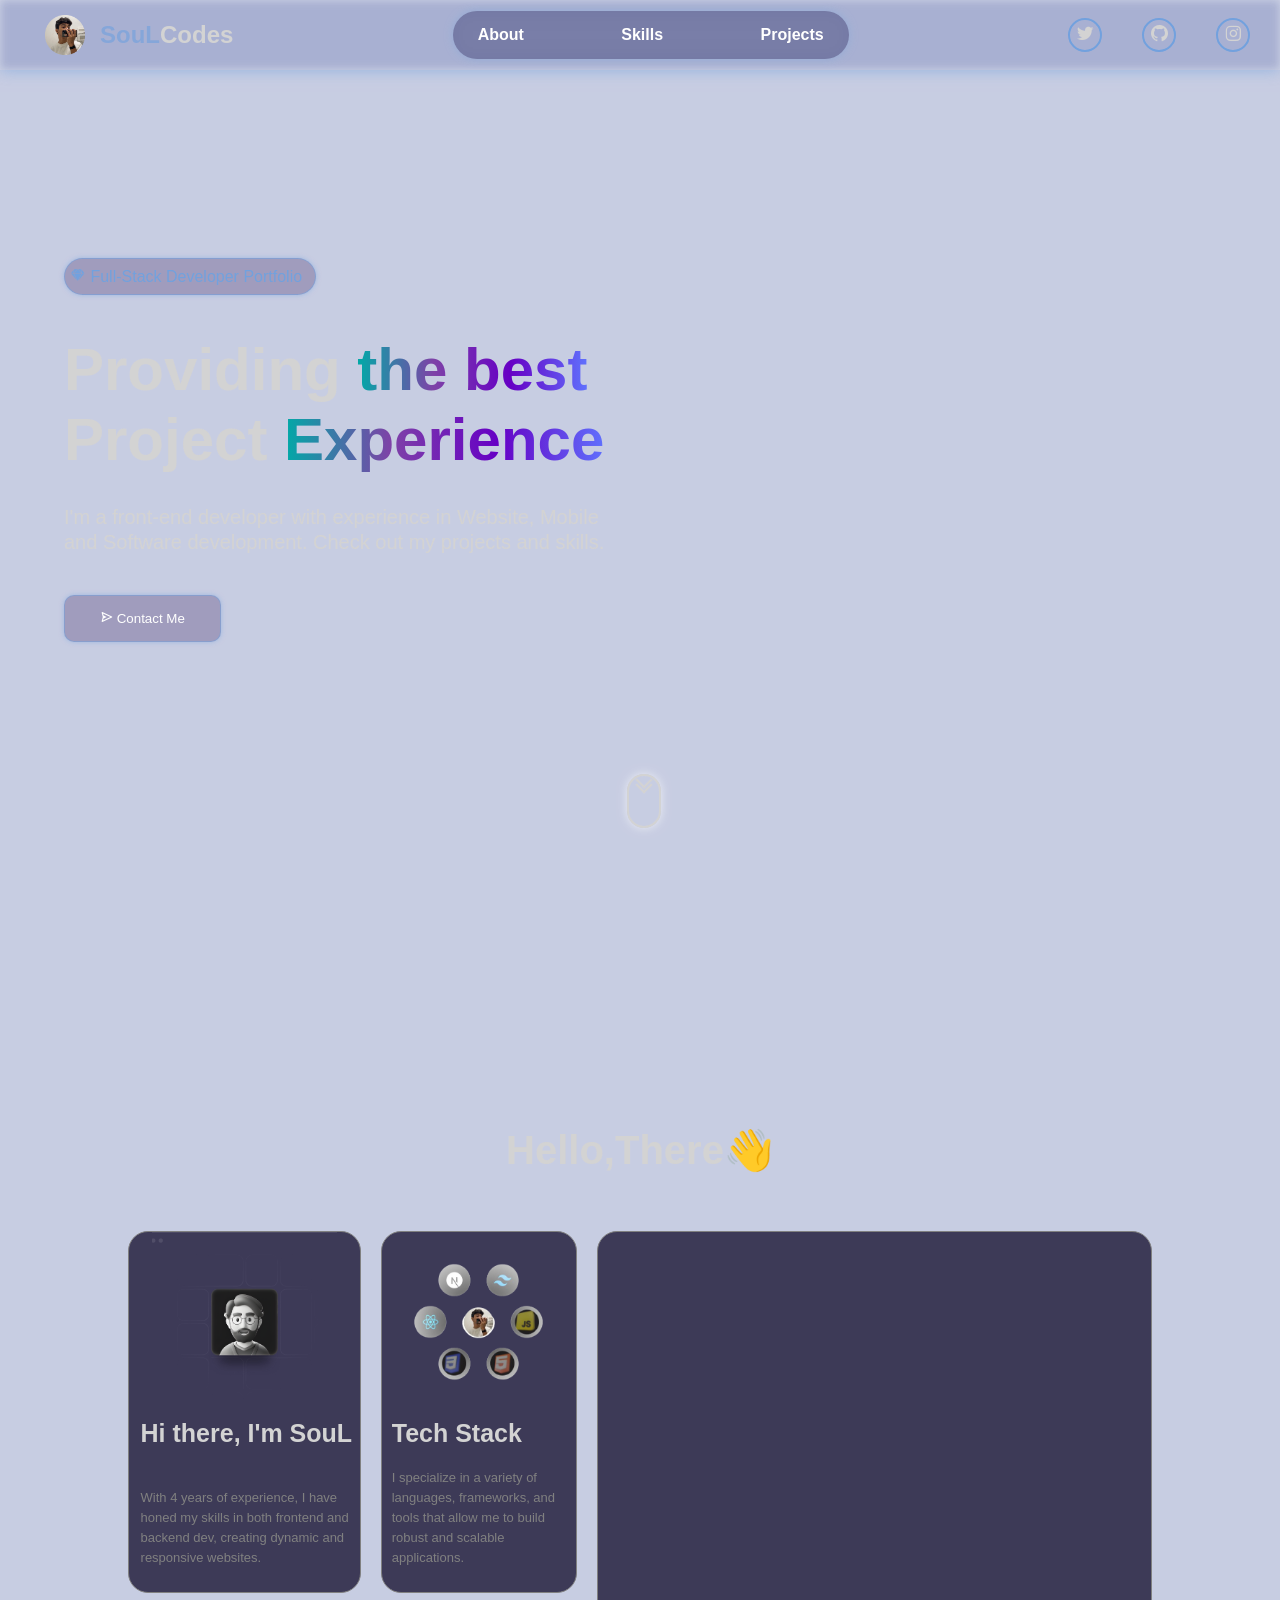
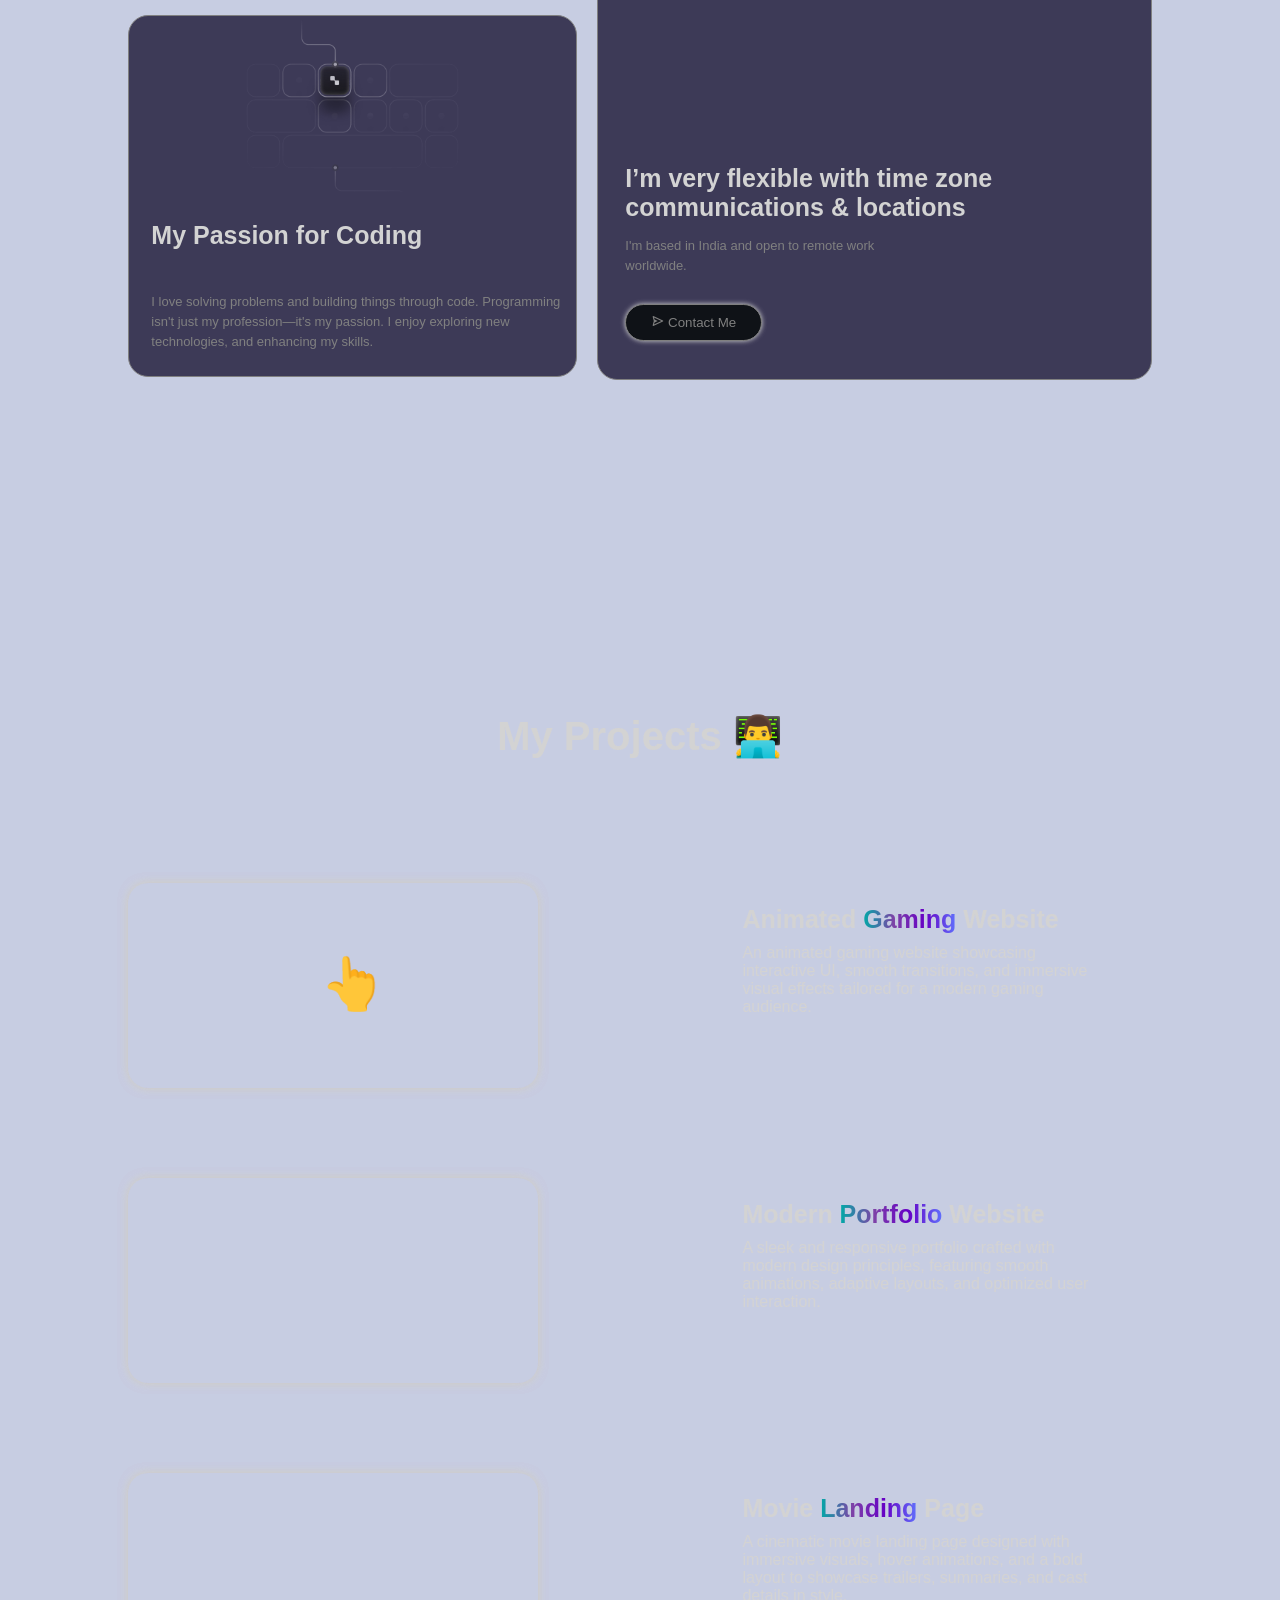
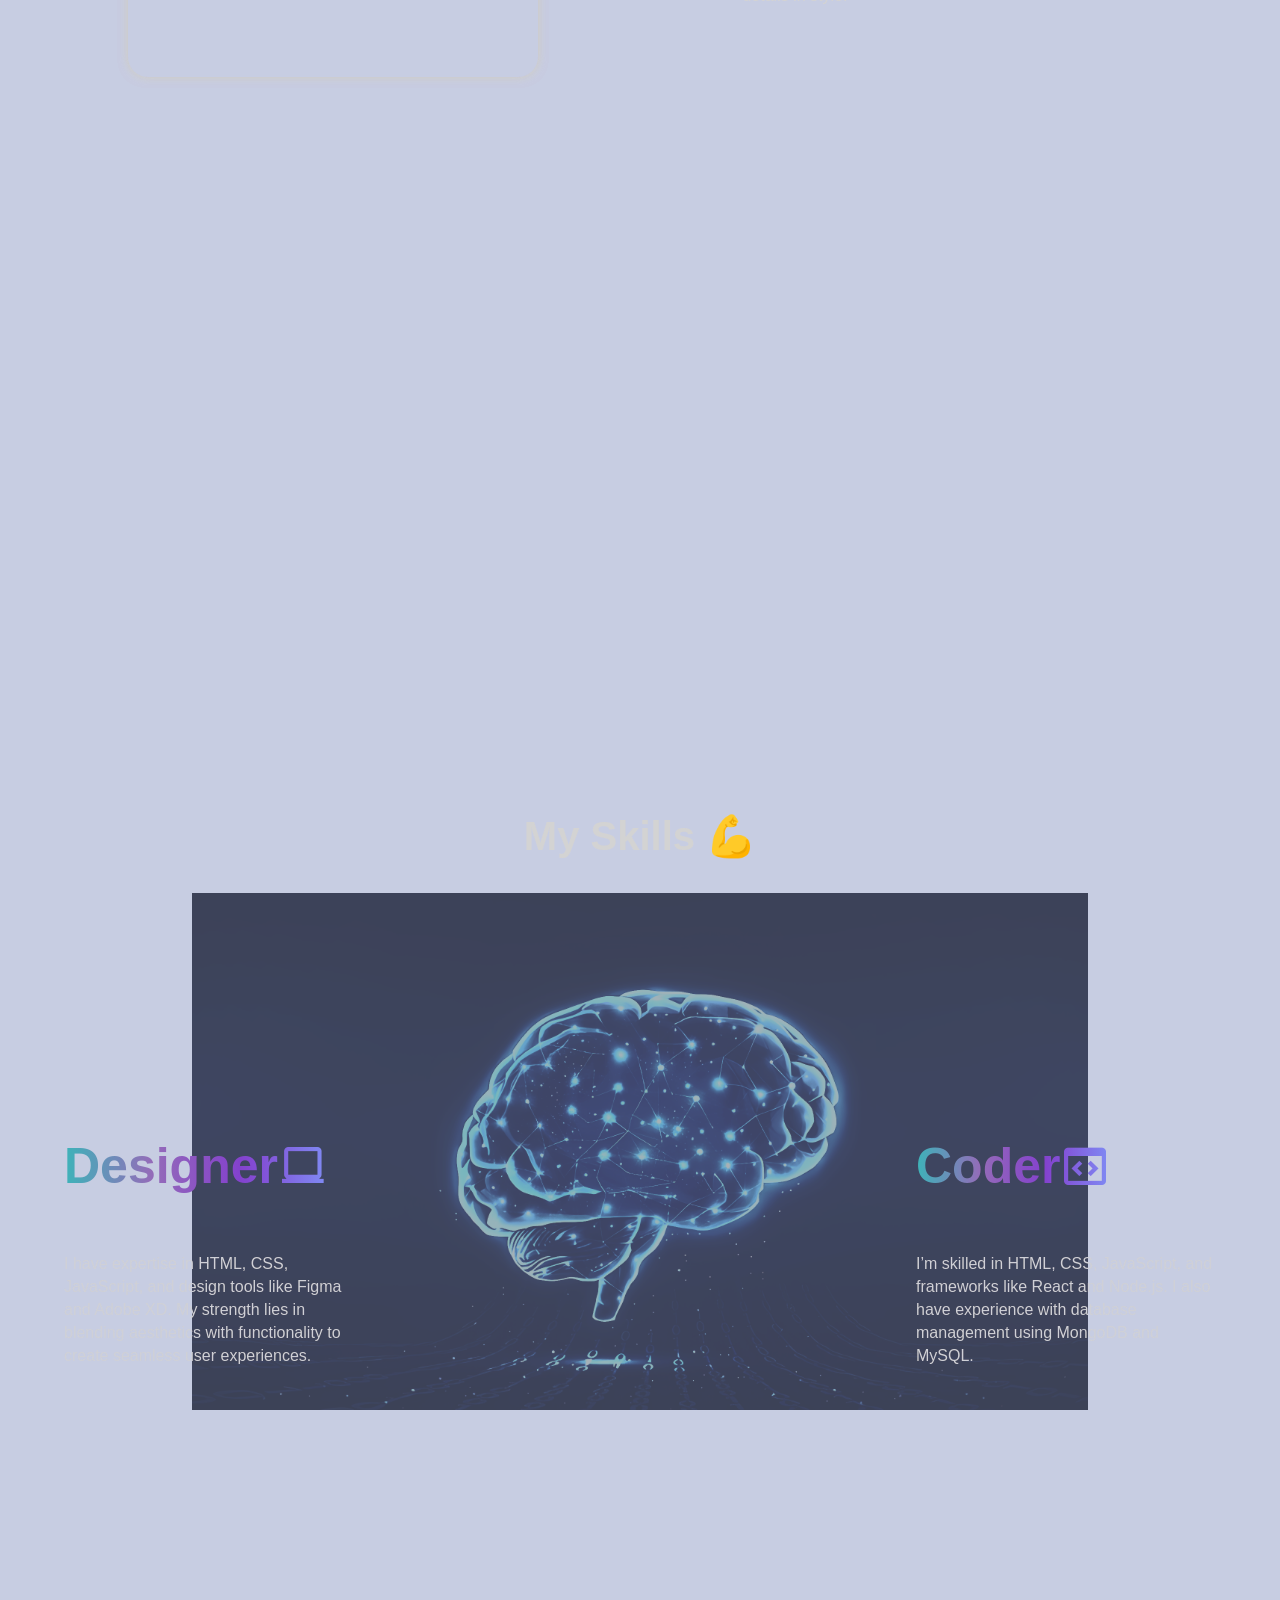
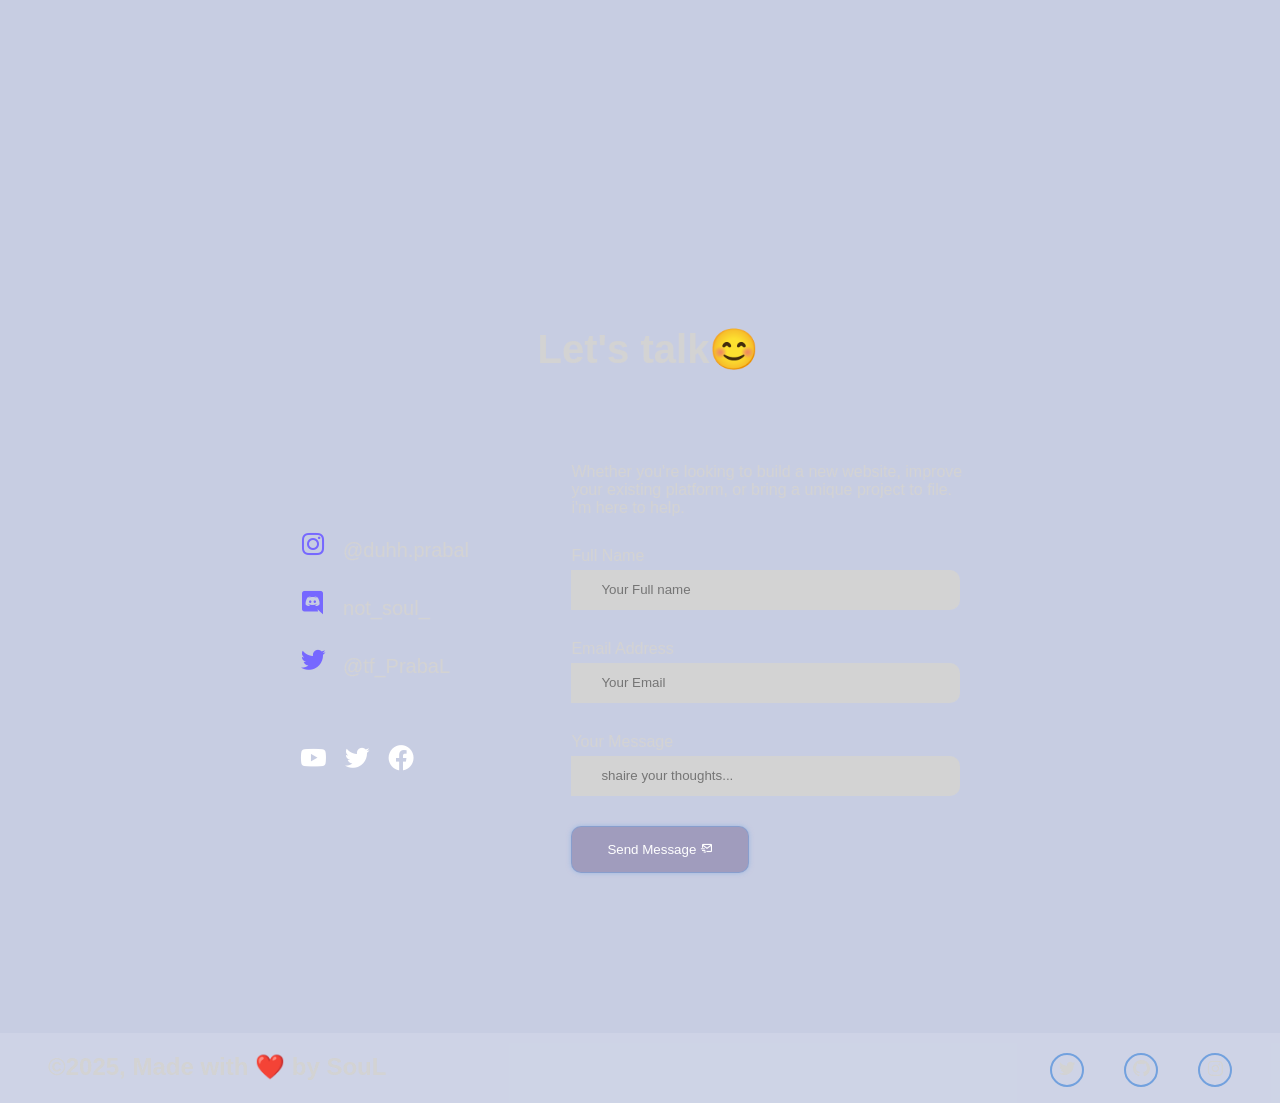
==== commit 575ca923: "Update index.html" ====
--- a/index.html
+++ b/index.html
@@ -206,7 +206,7 @@
             </div>
 
             <div class="contact-box autoBlur">
-                <p>Wheter you're looking to build a new website, improve your existing platform, or bring a unique project to file. i'm here to help.</p>
+                <p>Whether you're looking to build a new website, improve your existing platform, or bring a unique project to file. i'm here to help.</p>
             
                 <p>Full Name</p>
                 <input placeholder="Your Full name" type="full name">
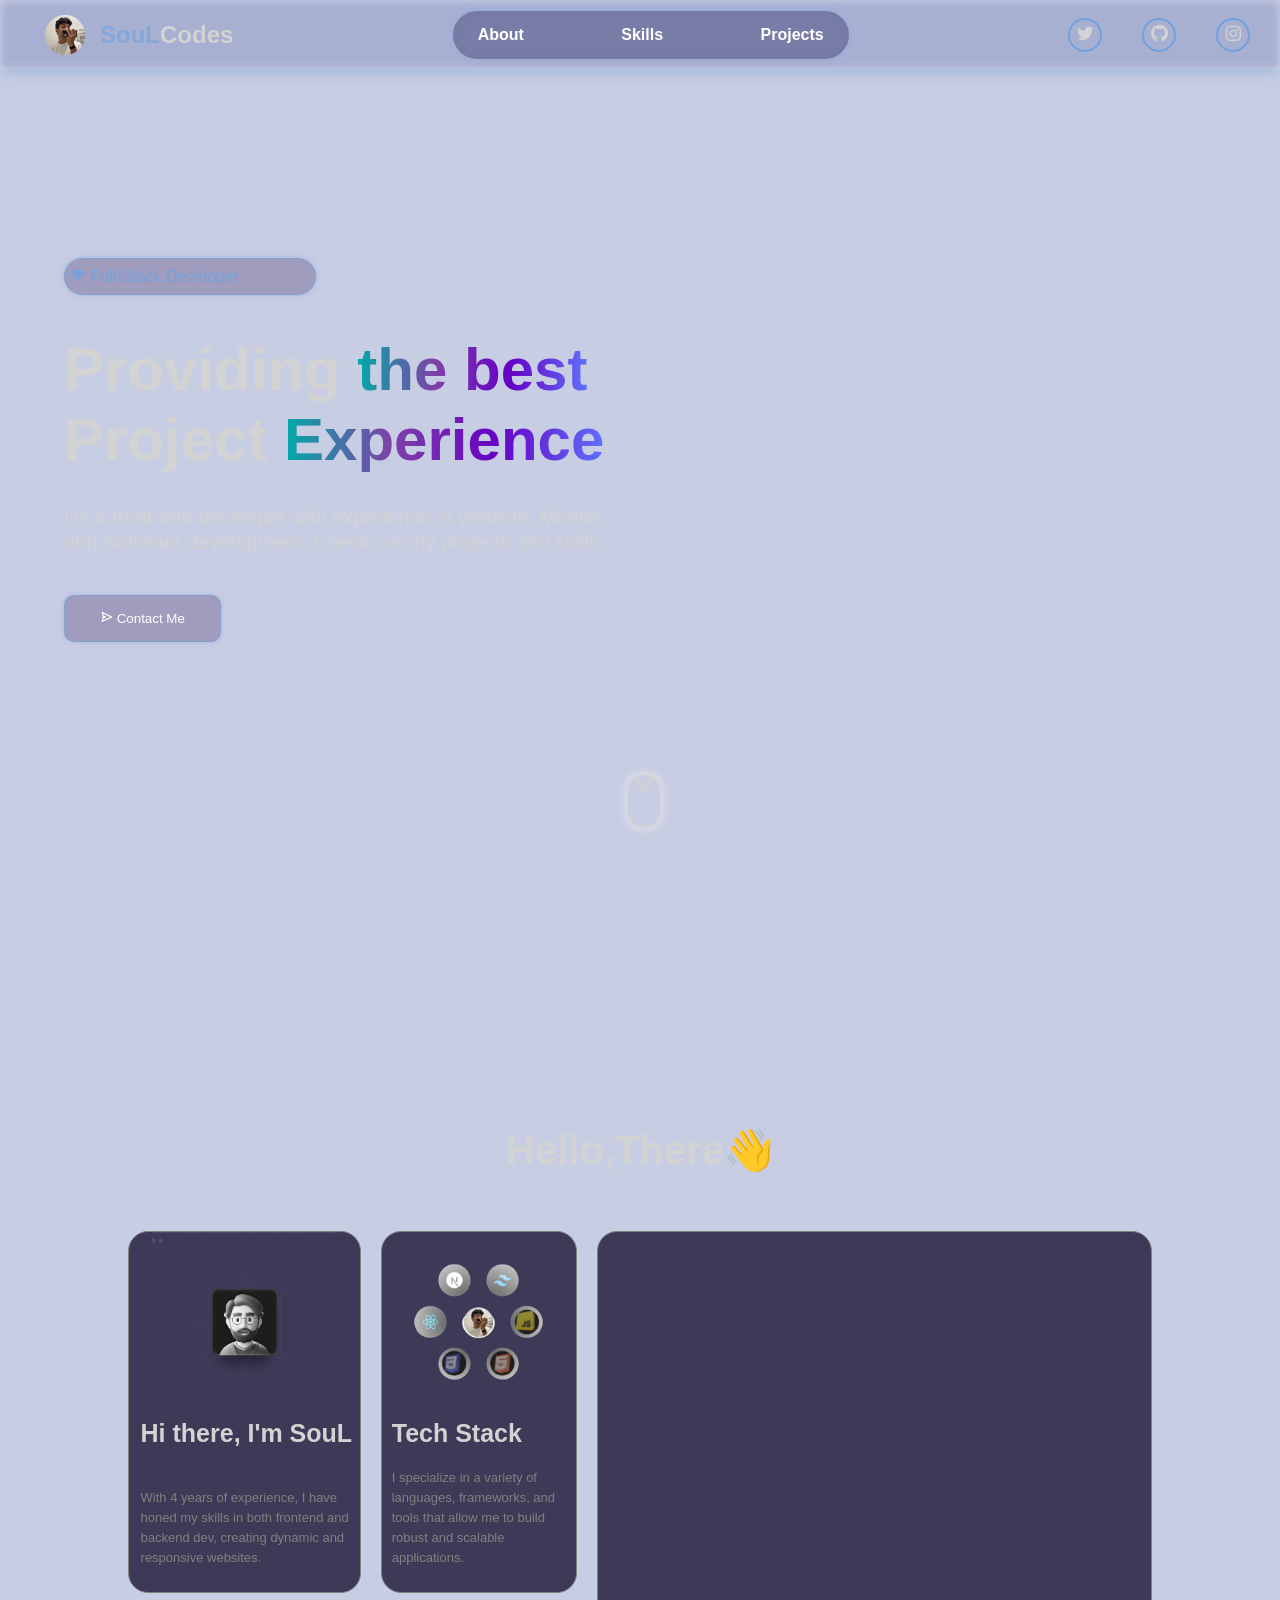
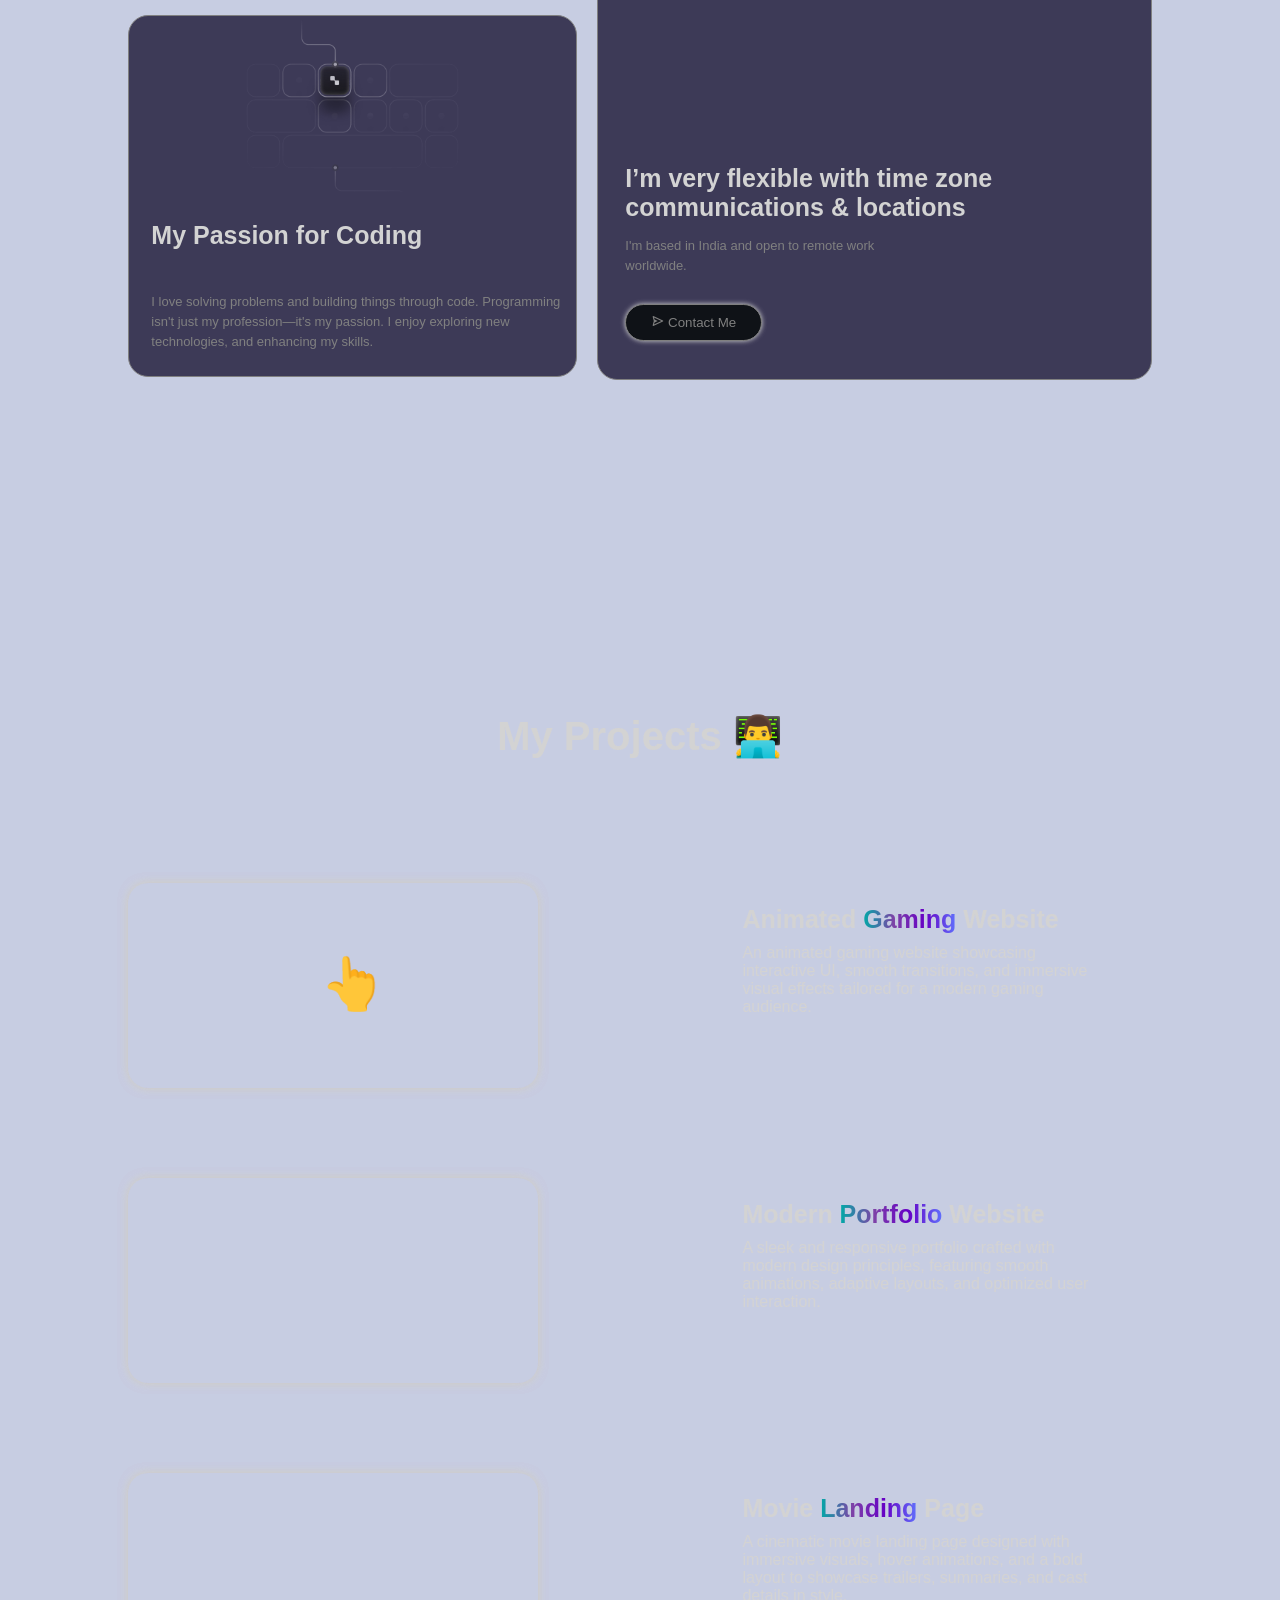
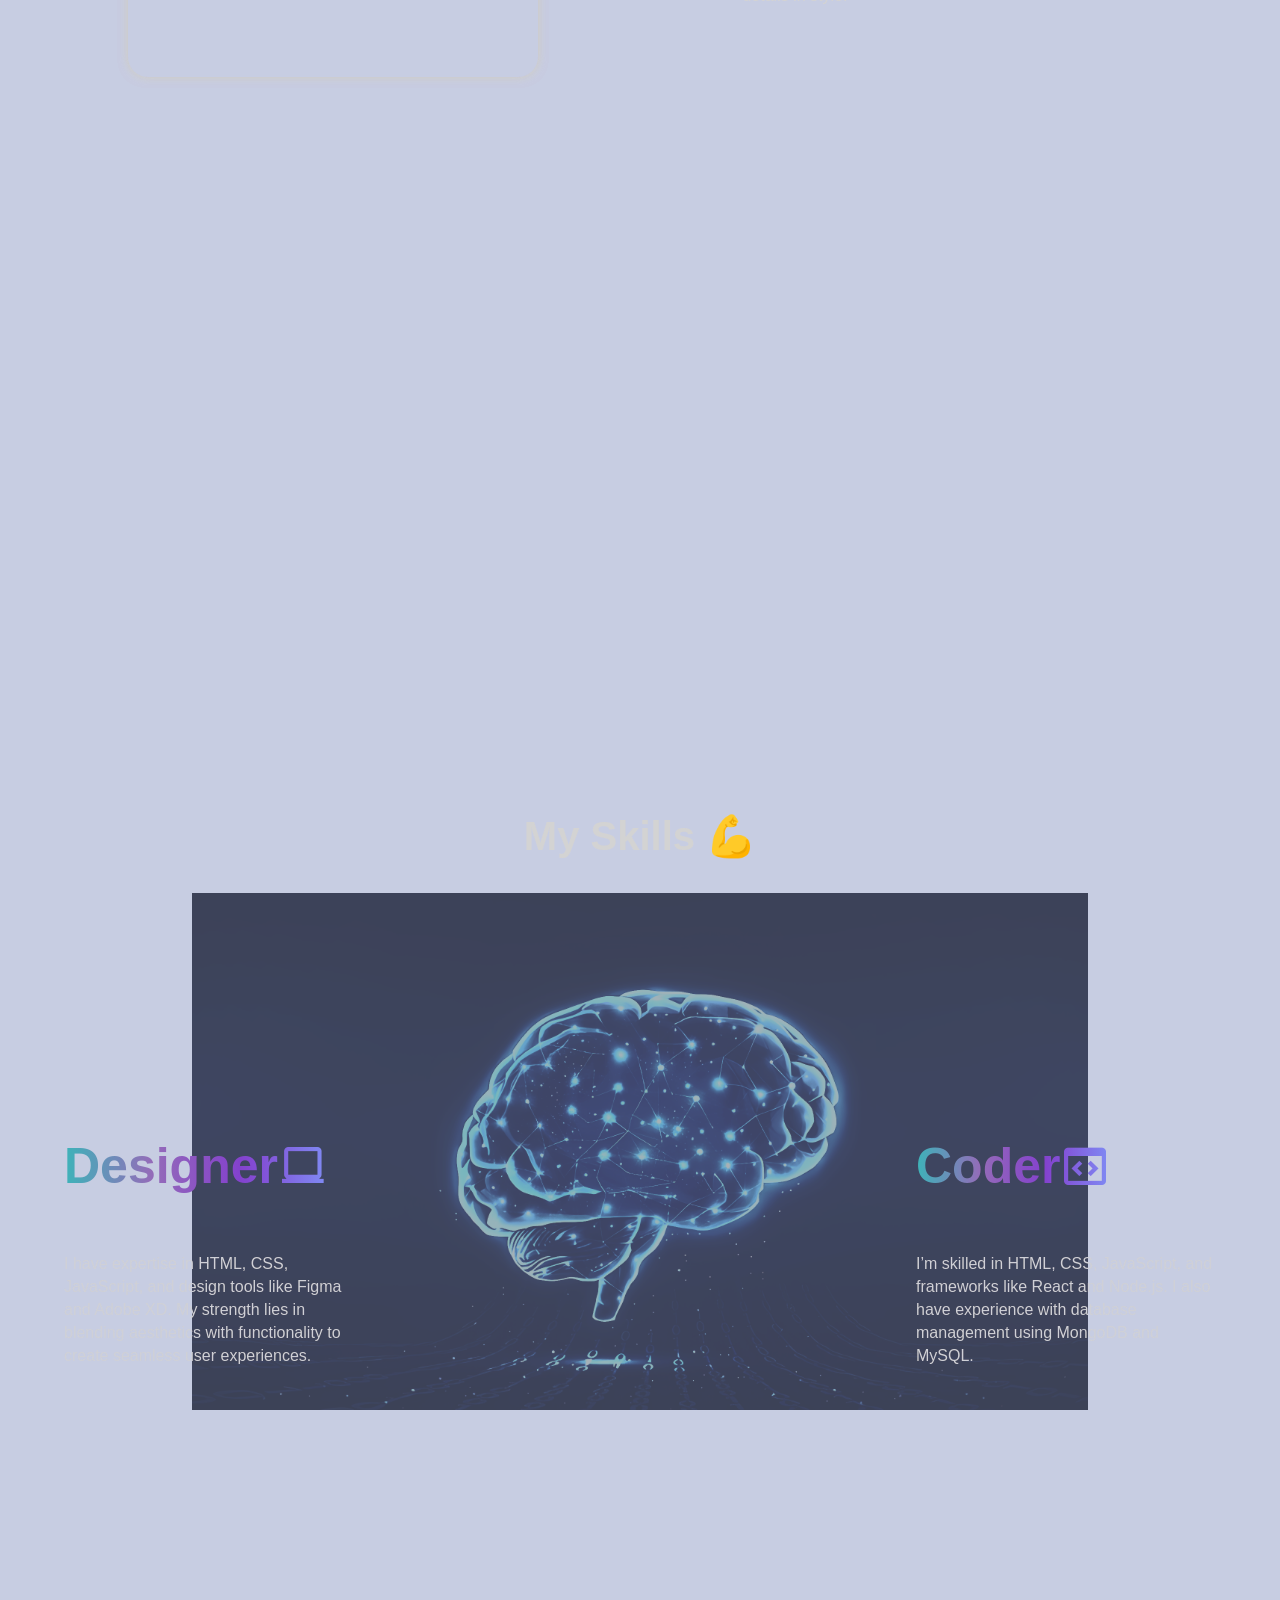
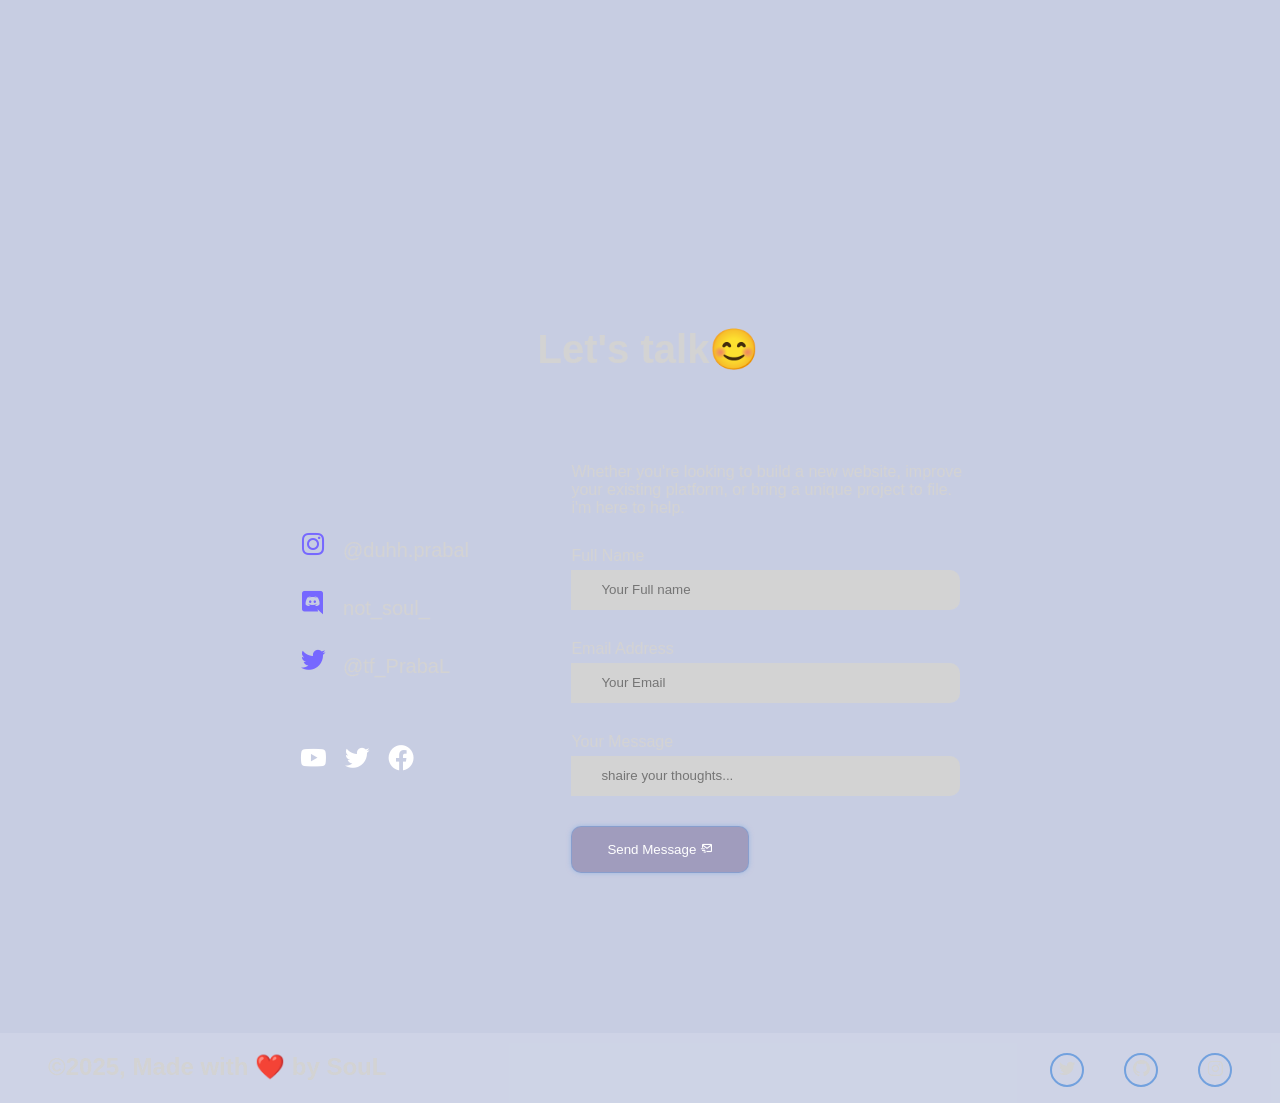
==== commit 087b43af: "Update index.html" ====
--- a/index.html
+++ b/index.html
@@ -64,7 +64,7 @@
             <div class="hero-info autoBlur" data-aos="fade-right" data-aos-duration="1000">
                 <div class="hero-info-title" >
                     <i class='bx bxl-sketch'></i>
-                    Full-Stack Developer Portfolio
+                    Full-Stack Developer
                 </div>
 
                 <h1 data-aos="fade-right" data-aos-duration="3000">Providing <span class="gradient">the best</span> Project <span class="gradient">Experience</span></h1>
--- a/style.css
+++ b/style.css
@@ -1,7 +1,7 @@
 body{
     margin: 0;
     padding: 0;
-    font-family: Arial, Helvetica, sans-serif;
+    font-family: "consolas", Helvetica, sans-serif;
     color: lightgray;
 }
 
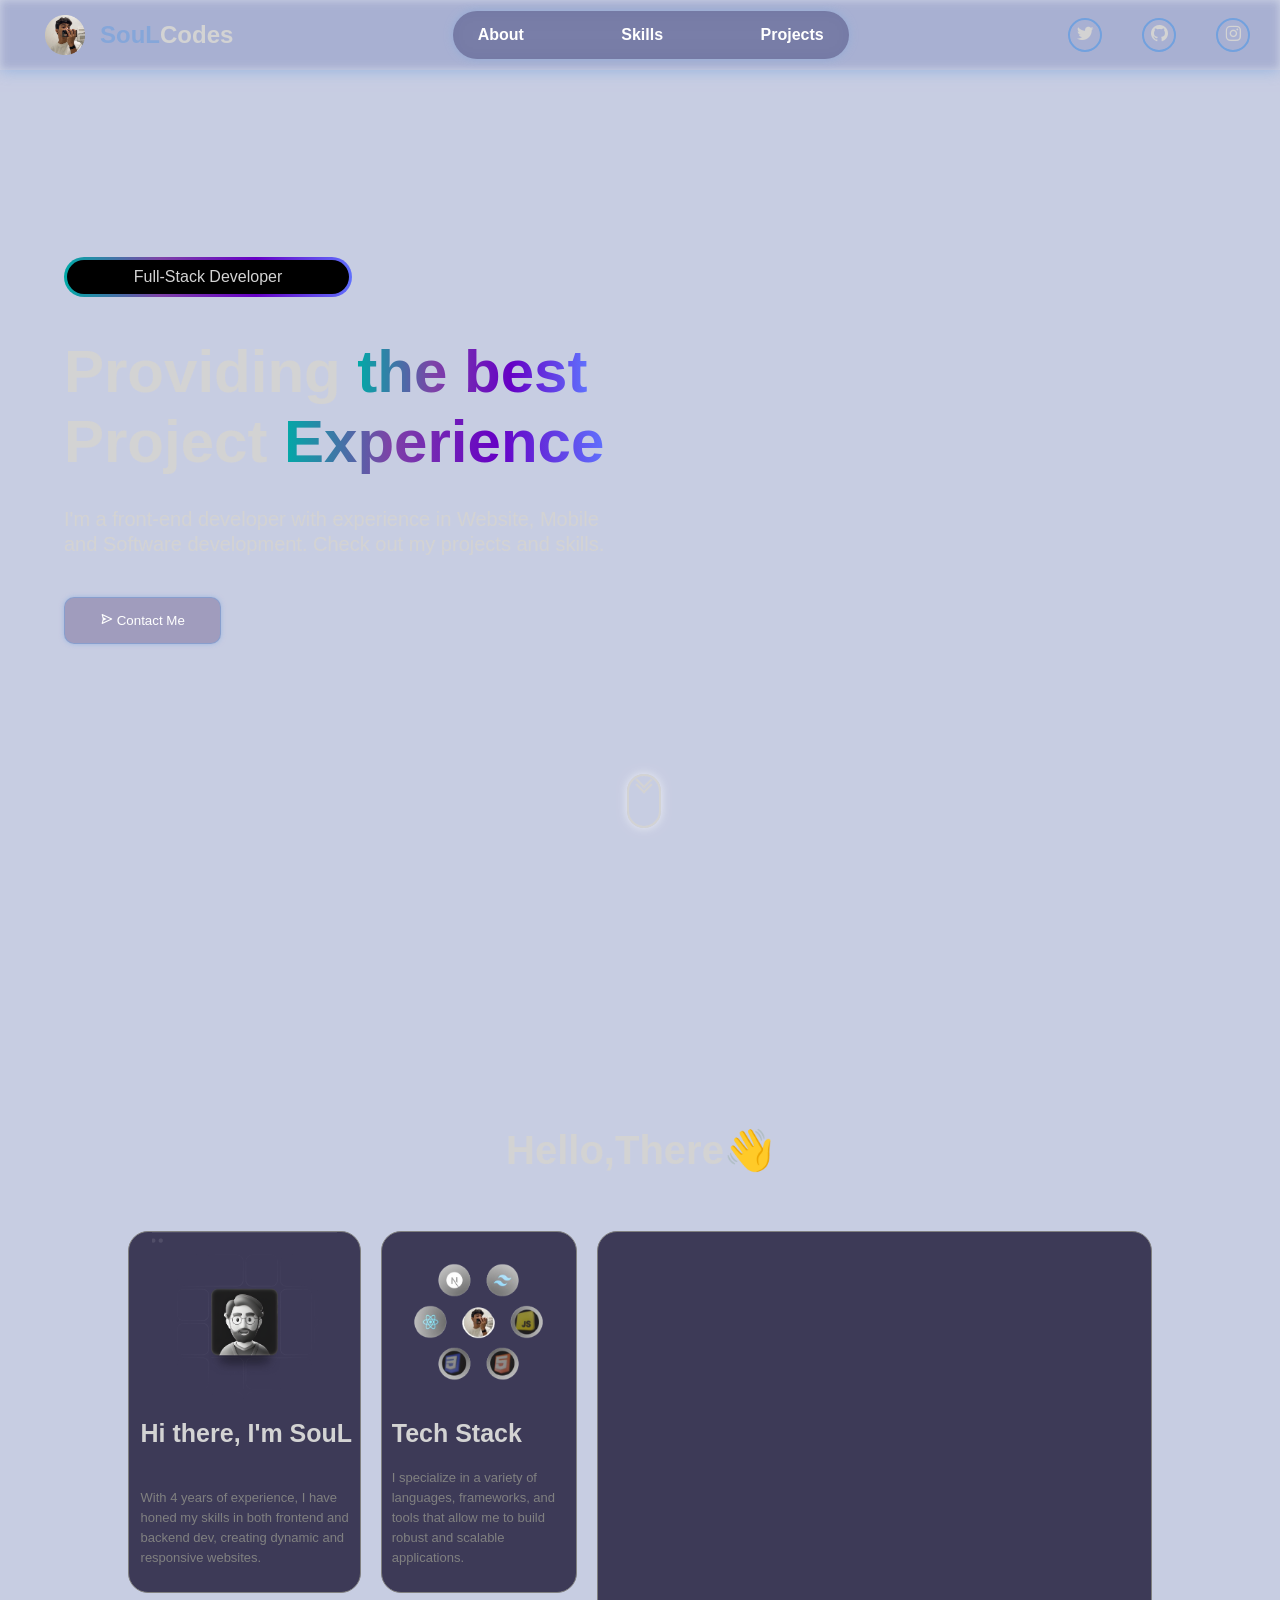
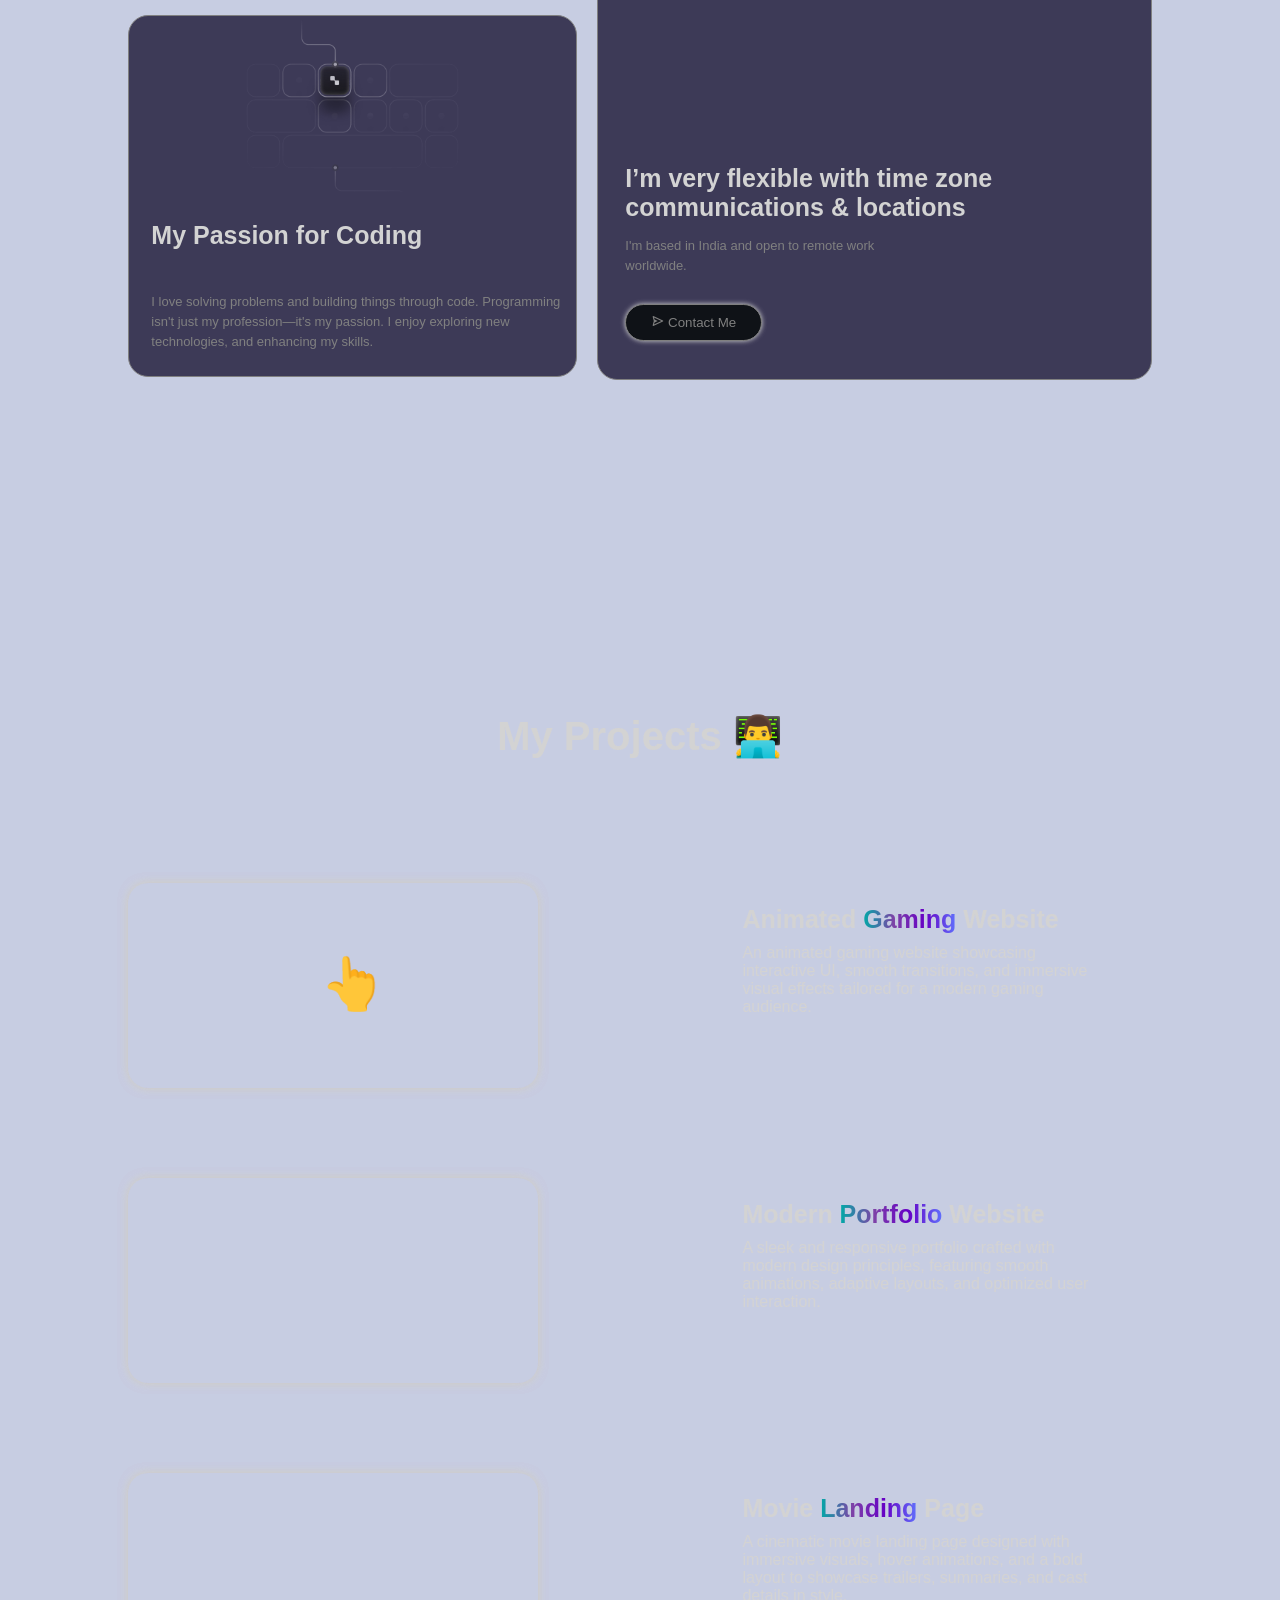
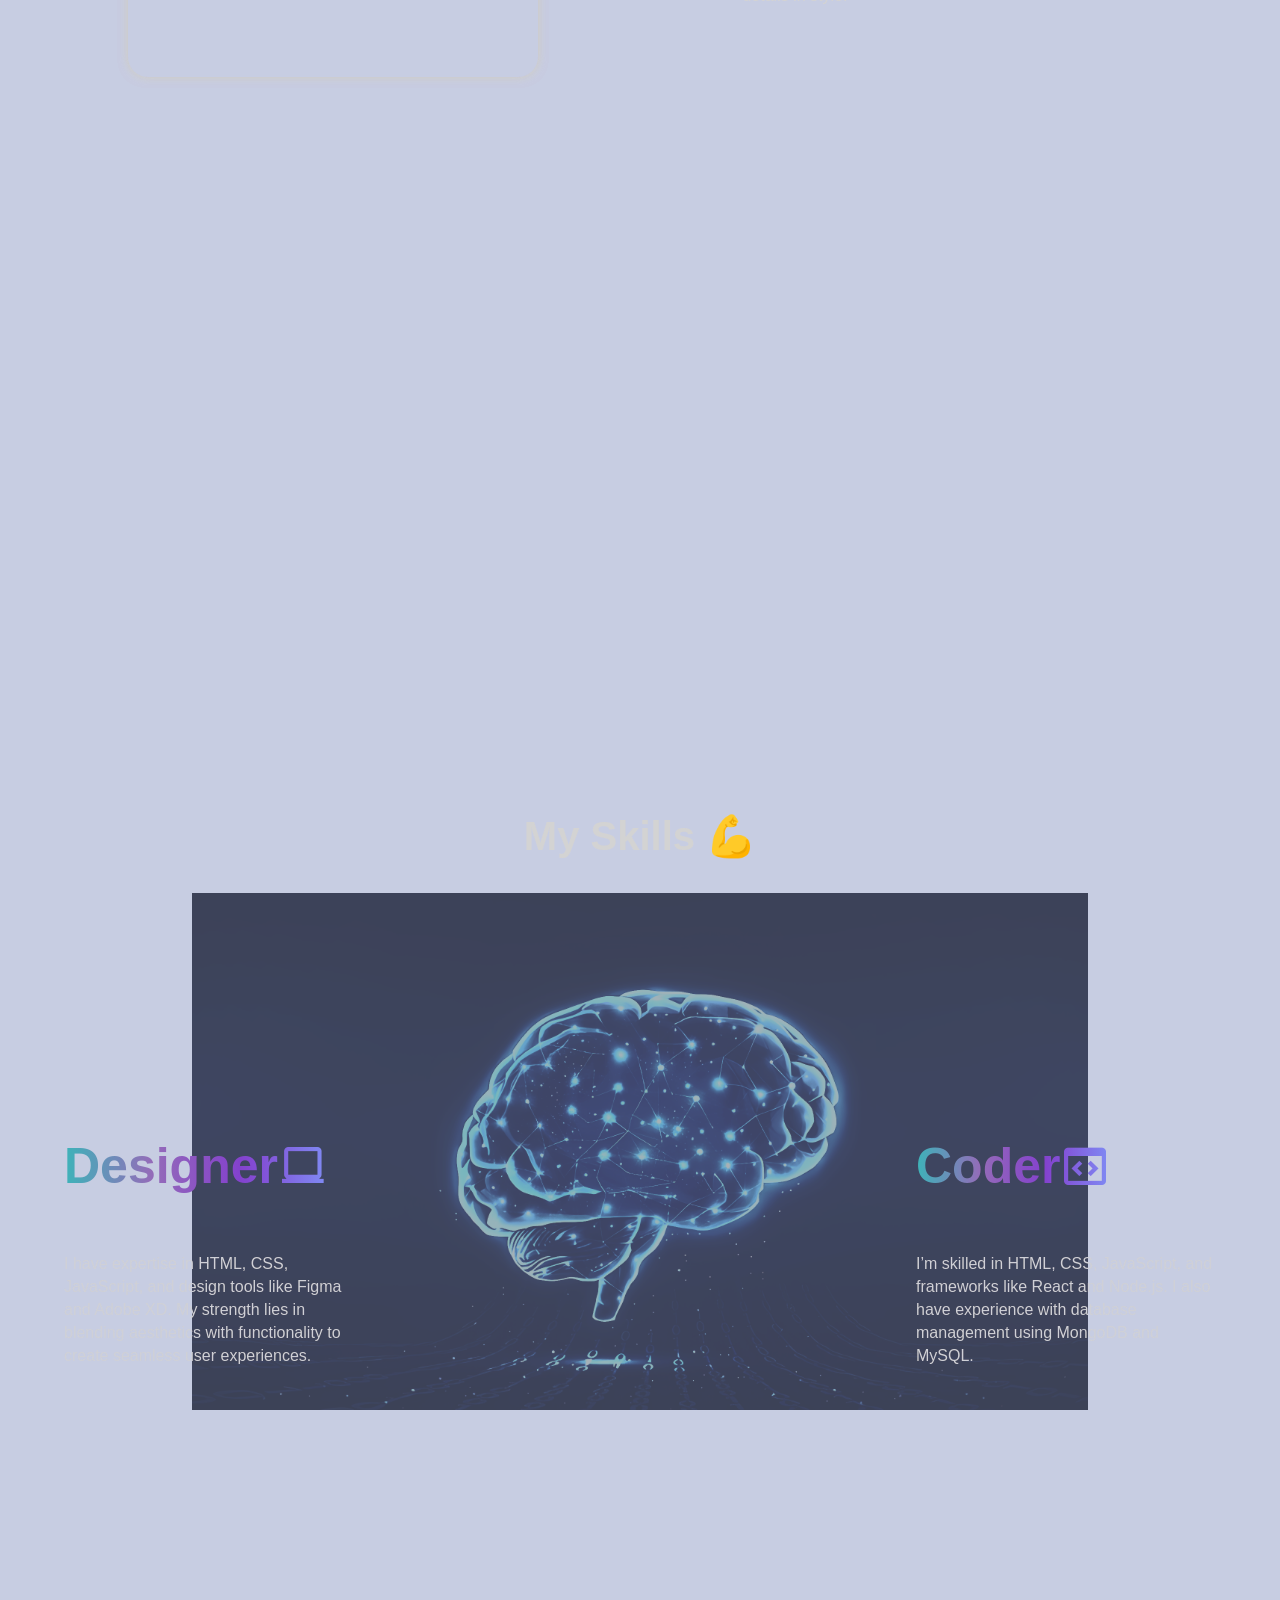
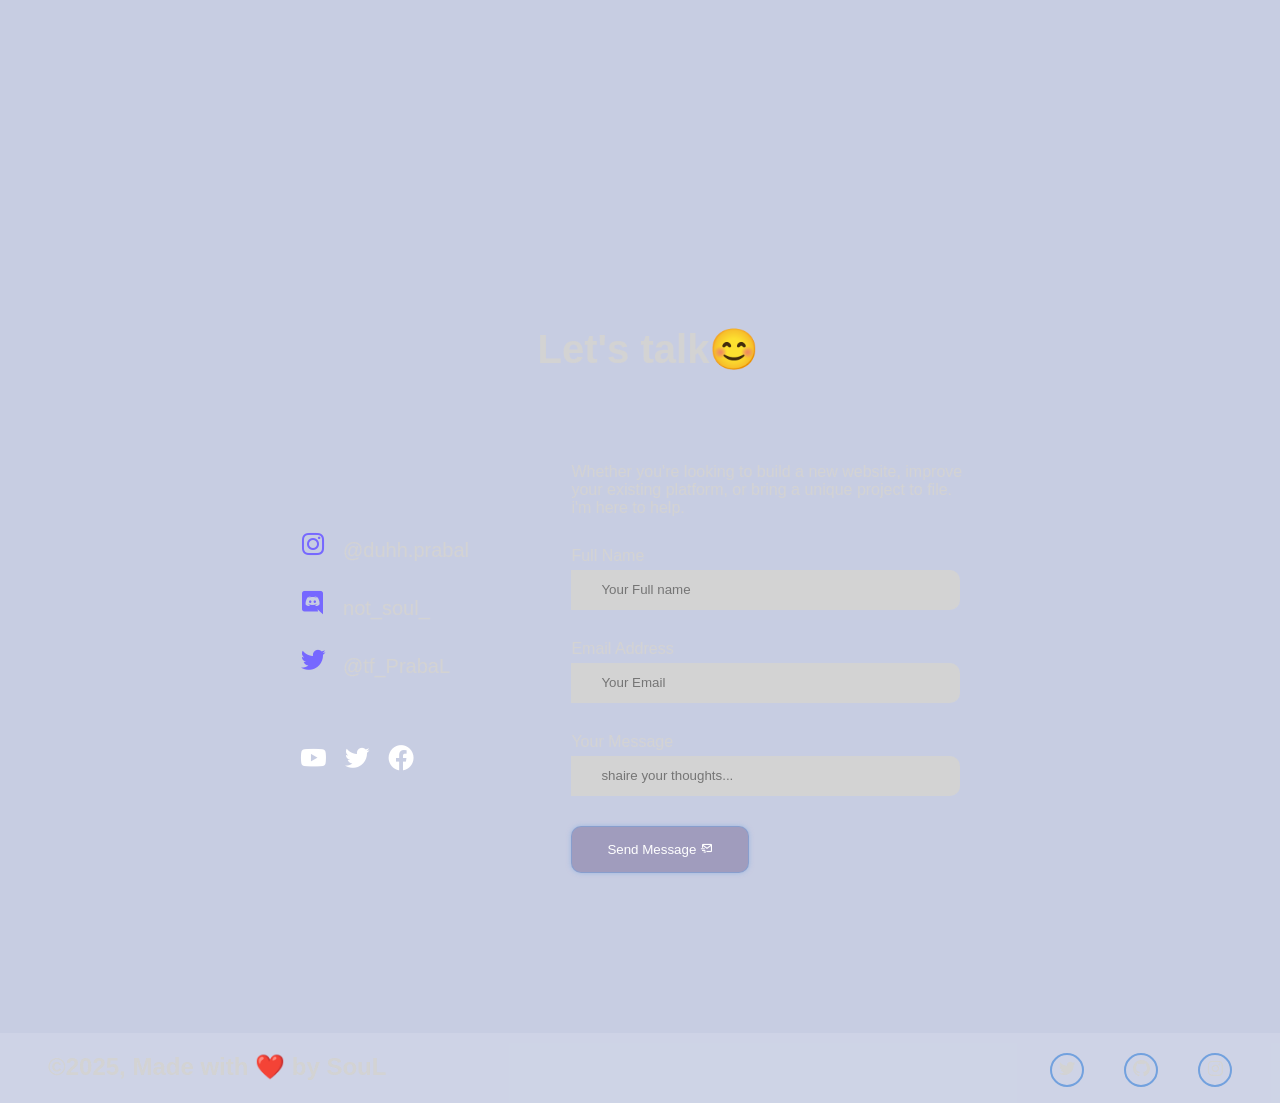
==== commit 721b6c4b: "added gradient animation" ====
--- a/index.html
+++ b/index.html
@@ -63,8 +63,7 @@
         <section class="hero ">
             <div class="hero-info autoBlur" data-aos="fade-right" data-aos-duration="1000">
                 <div class="hero-info-title" >
-                    <i class='bx bxl-sketch'></i>
-                    Full-Stack Developer
+                    <div class="fed-text">Full-Stack Developer</div>
                 </div>
 
                 <h1 data-aos="fade-right" data-aos-duration="3000">Providing <span class="gradient">the best</span> Project <span class="gradient">Experience</span></h1>
--- a/style.css
+++ b/style.css
@@ -138,13 +138,29 @@
 }
 
 .hero-info .hero-info-title{
-    color: #72a1de;
-    padding: 8px 5px;
+    position: relative;
+    width: 18rem;
+    height: 2.5rem;
     border-radius: 50px;
-    border: 1px solid #72a1de94;
-    width: 240px;
-    background-color: #2200493d;
-    box-shadow: 0 0 5px #72a1de84;
+    background: linear-gradient(to right, #00aaa7, #7e42a7, #6600c5, #6070fd,#2a46ff, #0099ff, #008ead);
+    background-size: 200%;
+    animation : gradient 2.5s linear infinite;
+}
+
+@keyframes gradient {
+    to{
+        background-position: 200%;
+    }
+}
+
+.hero-info-title .fed-text{
+    position: absolute;
+    inset: 3px 3px 3px 3px;
+    border-radius: 50px;
+    display: flex;
+    align-items: center;
+    justify-content: center;
+    background-color: black;
 }
 
 .hero-info h1{
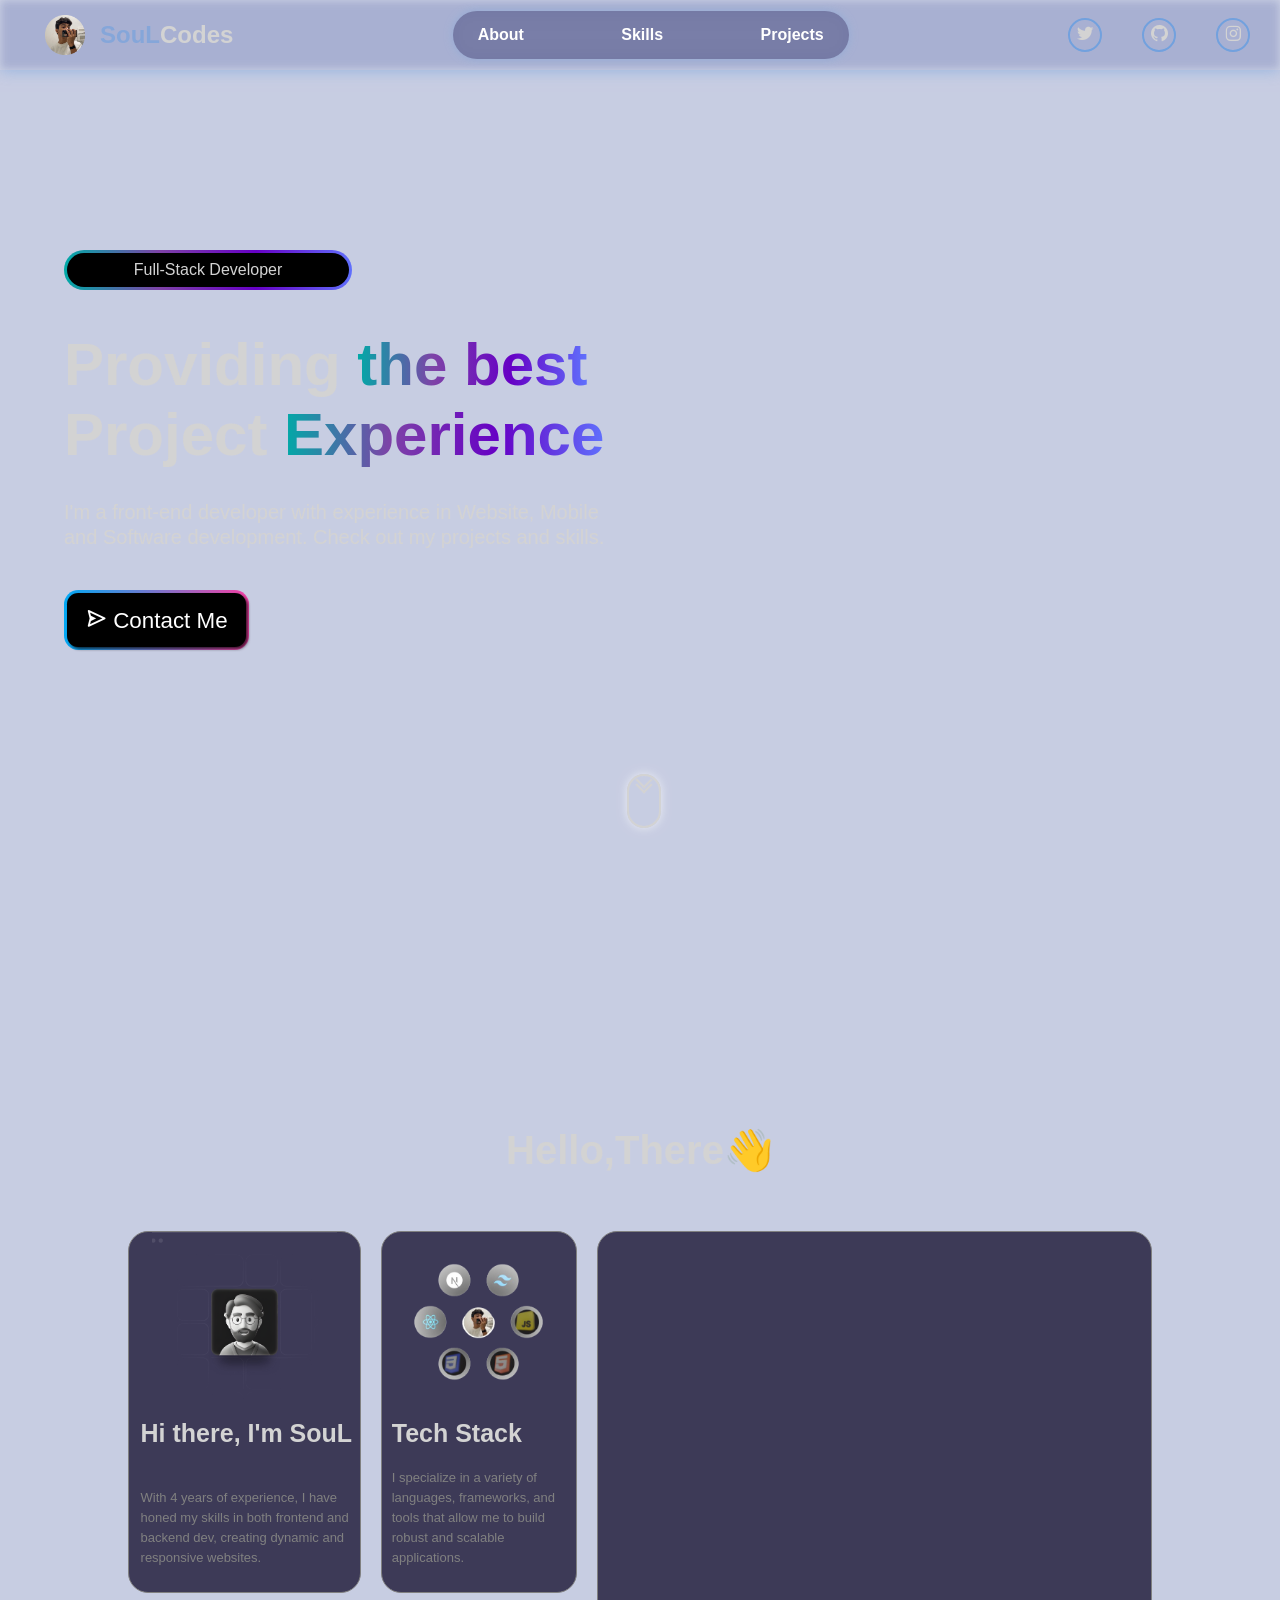
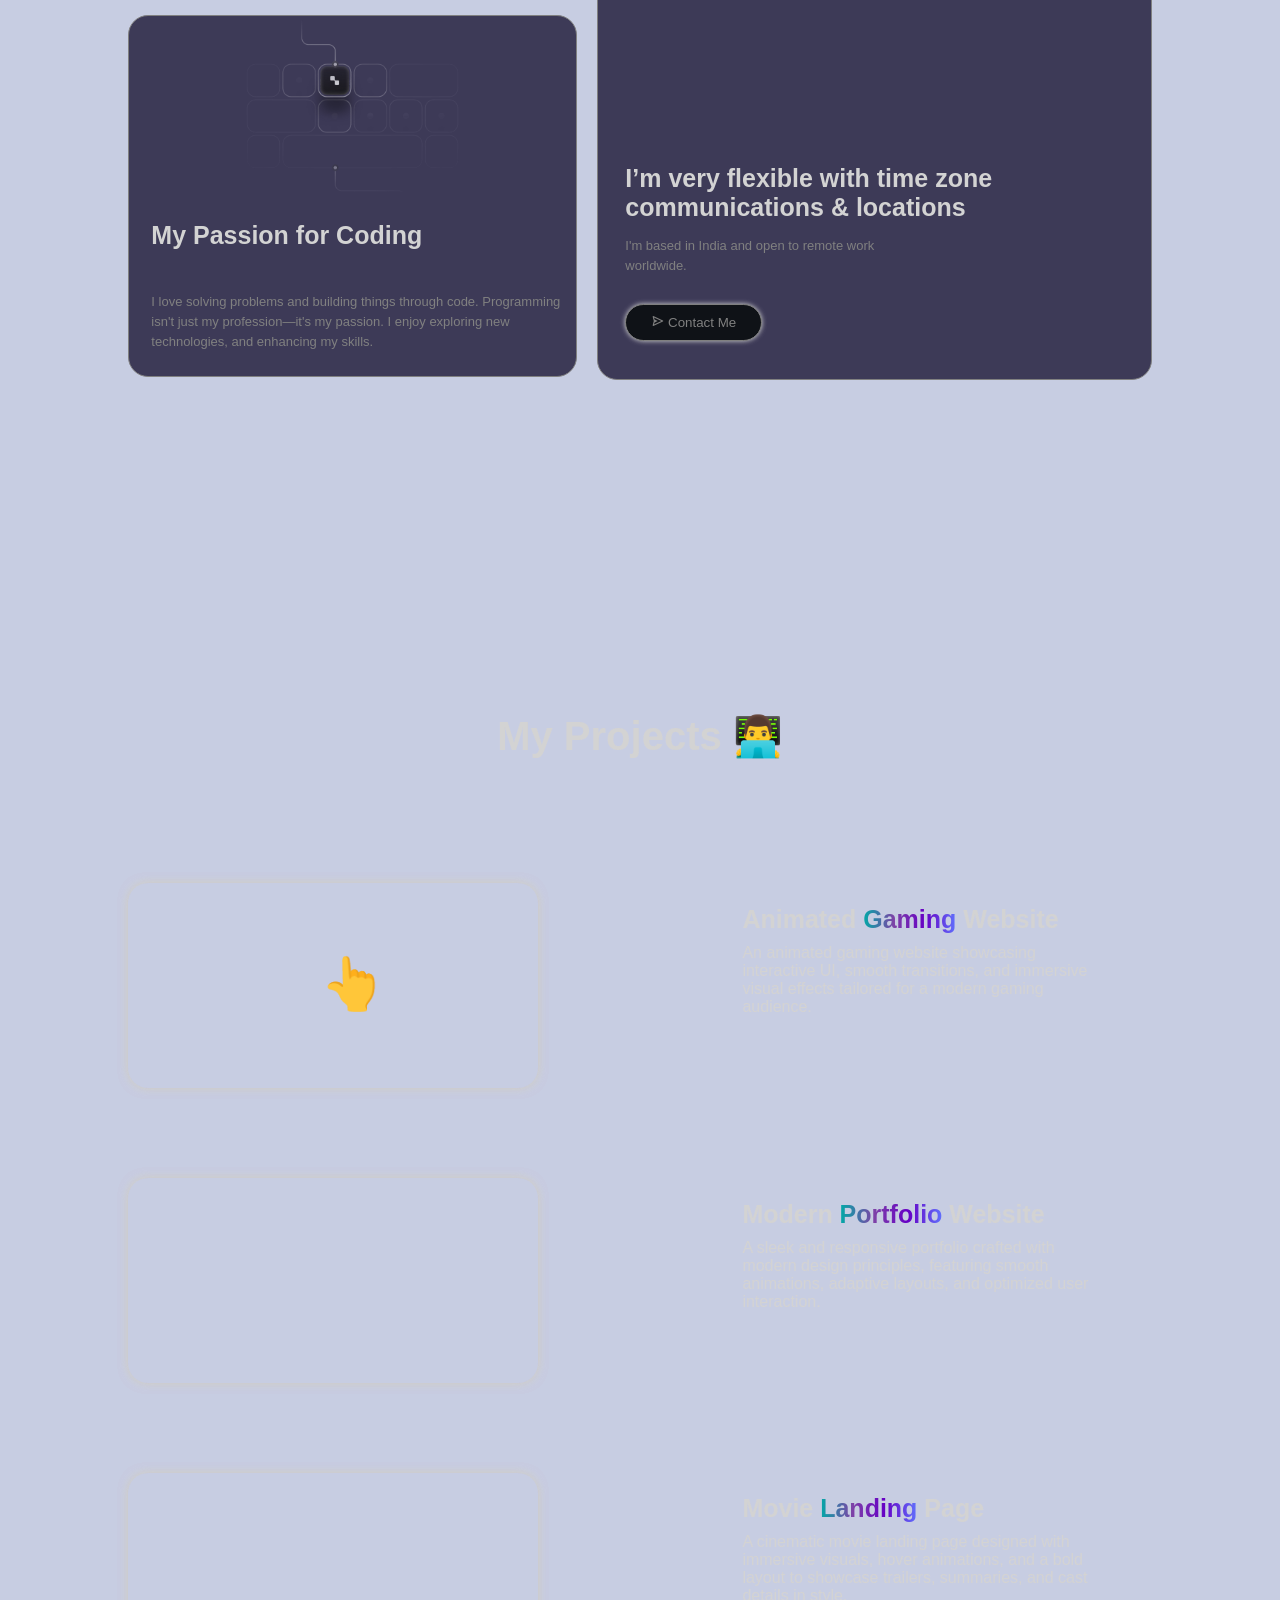
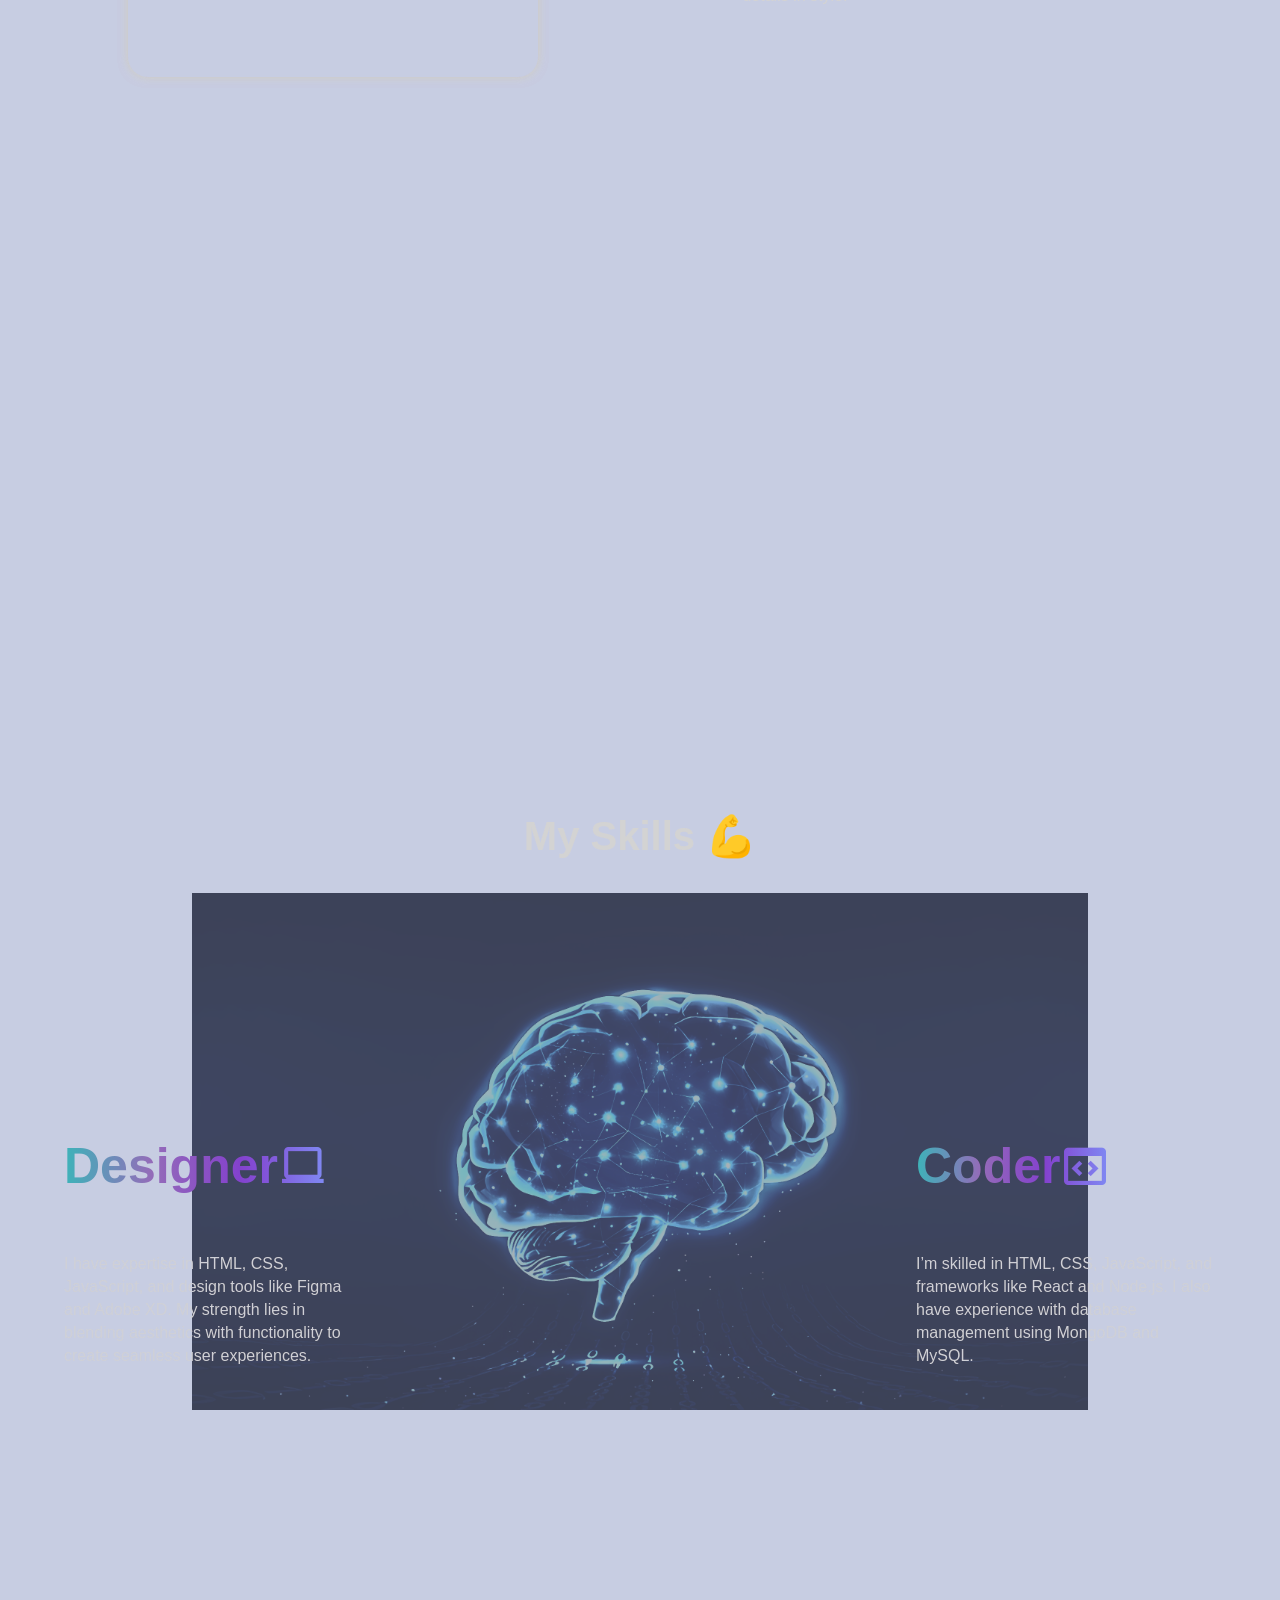
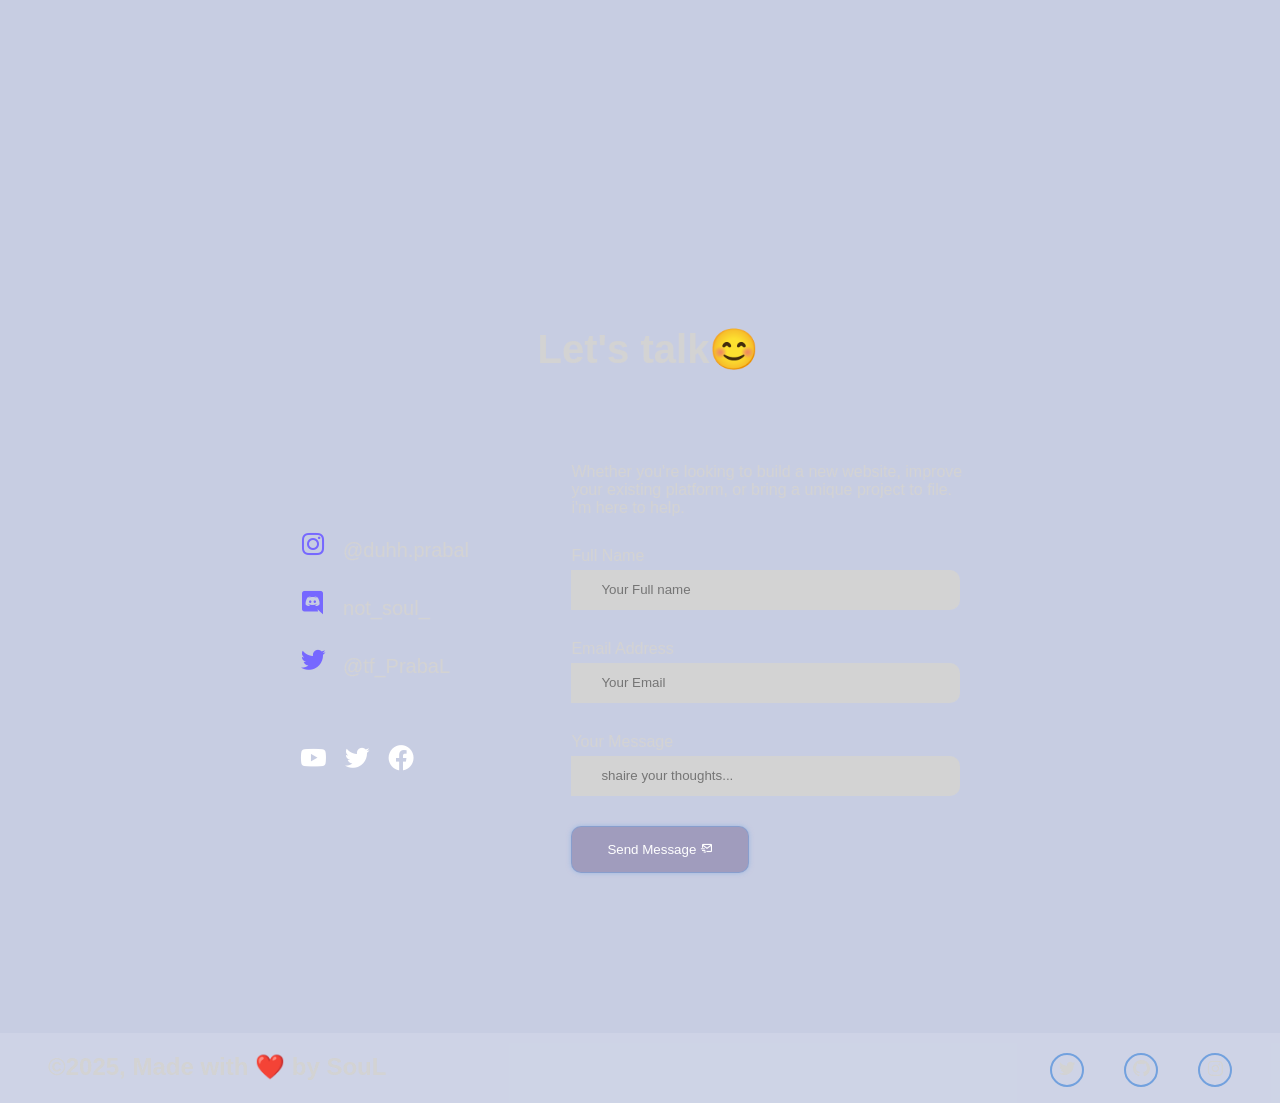
==== commit 387f7988: "changed contact button" ====
--- a/index.html
+++ b/index.html
@@ -69,8 +69,9 @@
                 <h1 data-aos="fade-right" data-aos-duration="3000">Providing <span class="gradient">the best</span> Project <span class="gradient">Experience</span></h1>
 
                 <p>I'm a front-end developer with experience in Website, Mobile and Software development. Check out my projects and skills.</p>
-
+                <div class="uiverse">
                 <a href="#contact-section"><button><i class='bx bx-send' ></i> Contact Me</button></a>
+                </div>
             </div>
             
             <div class="skills-video-box " >
--- a/style.css
+++ b/style.css
@@ -179,19 +179,43 @@
     font-size: 20px;
 }
 
-.hero-info button{
-    color: white;
-    padding: 15px 35px;
-    border-radius: 10px;
-    border: 1px solid #72a1de81;
-    background-color: #2200493d;
-    box-shadow: 0 0 5px #72a1de81;
-    cursor: pointer;
-    transition: 0.3s;
-}
-
-.hero-info button:hover{
-    box-shadow: 0 0 15px #72a1de81;
+.hero-info button {
+  font-size: 1.4em;
+  padding: 0.6em 0.8em;
+  border-radius: 0.5em;
+  border: none;
+  background-color: #000;
+  color: #fff;
+  cursor: pointer;
+  box-shadow: 2px 2px 3px #000000b4;
+}
+
+.uiverse {
+  position: relative;
+  width: fit-content;
+  padding: 3px;
+  background: linear-gradient(90deg, #03a9f4, #f441a5);
+  border-radius: 0.9em;
+  transition: all 0.4s ease;
+}
+
+.uiverse::before {
+  content: "";
+  position: absolute;
+  inset: 0;
+  margin: auto;
+  border-radius: 0.9em;
+  z-index: -10;
+  filter: blur(0);
+  transition: filter 0.4s ease;
+}
+
+.uiverse:hover::before {
+  background: linear-gradient(90deg, #03a9f4, #f441a5);
+  filter: blur(1.2em);
+}
+.uiverse:active::before {
+  filter: blur(0.2em);
 }
 
 /* Gradient Animation */
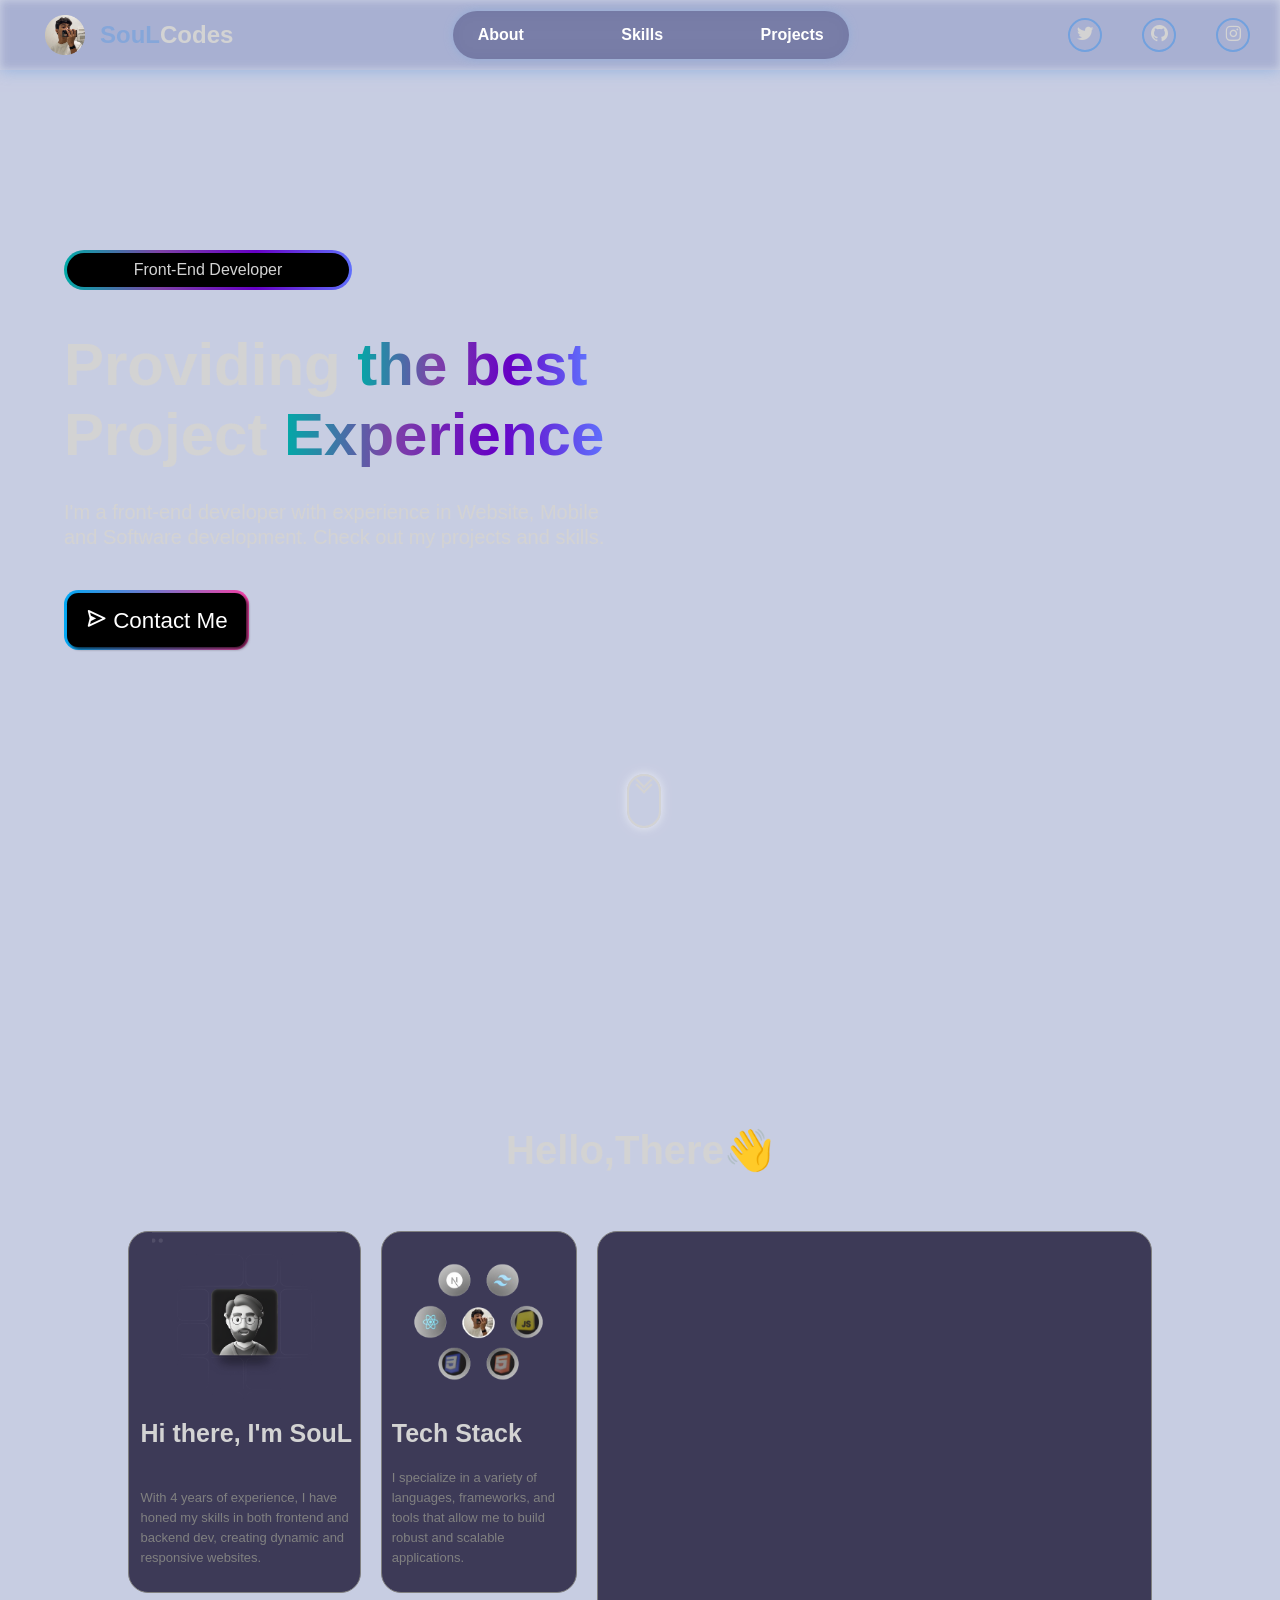
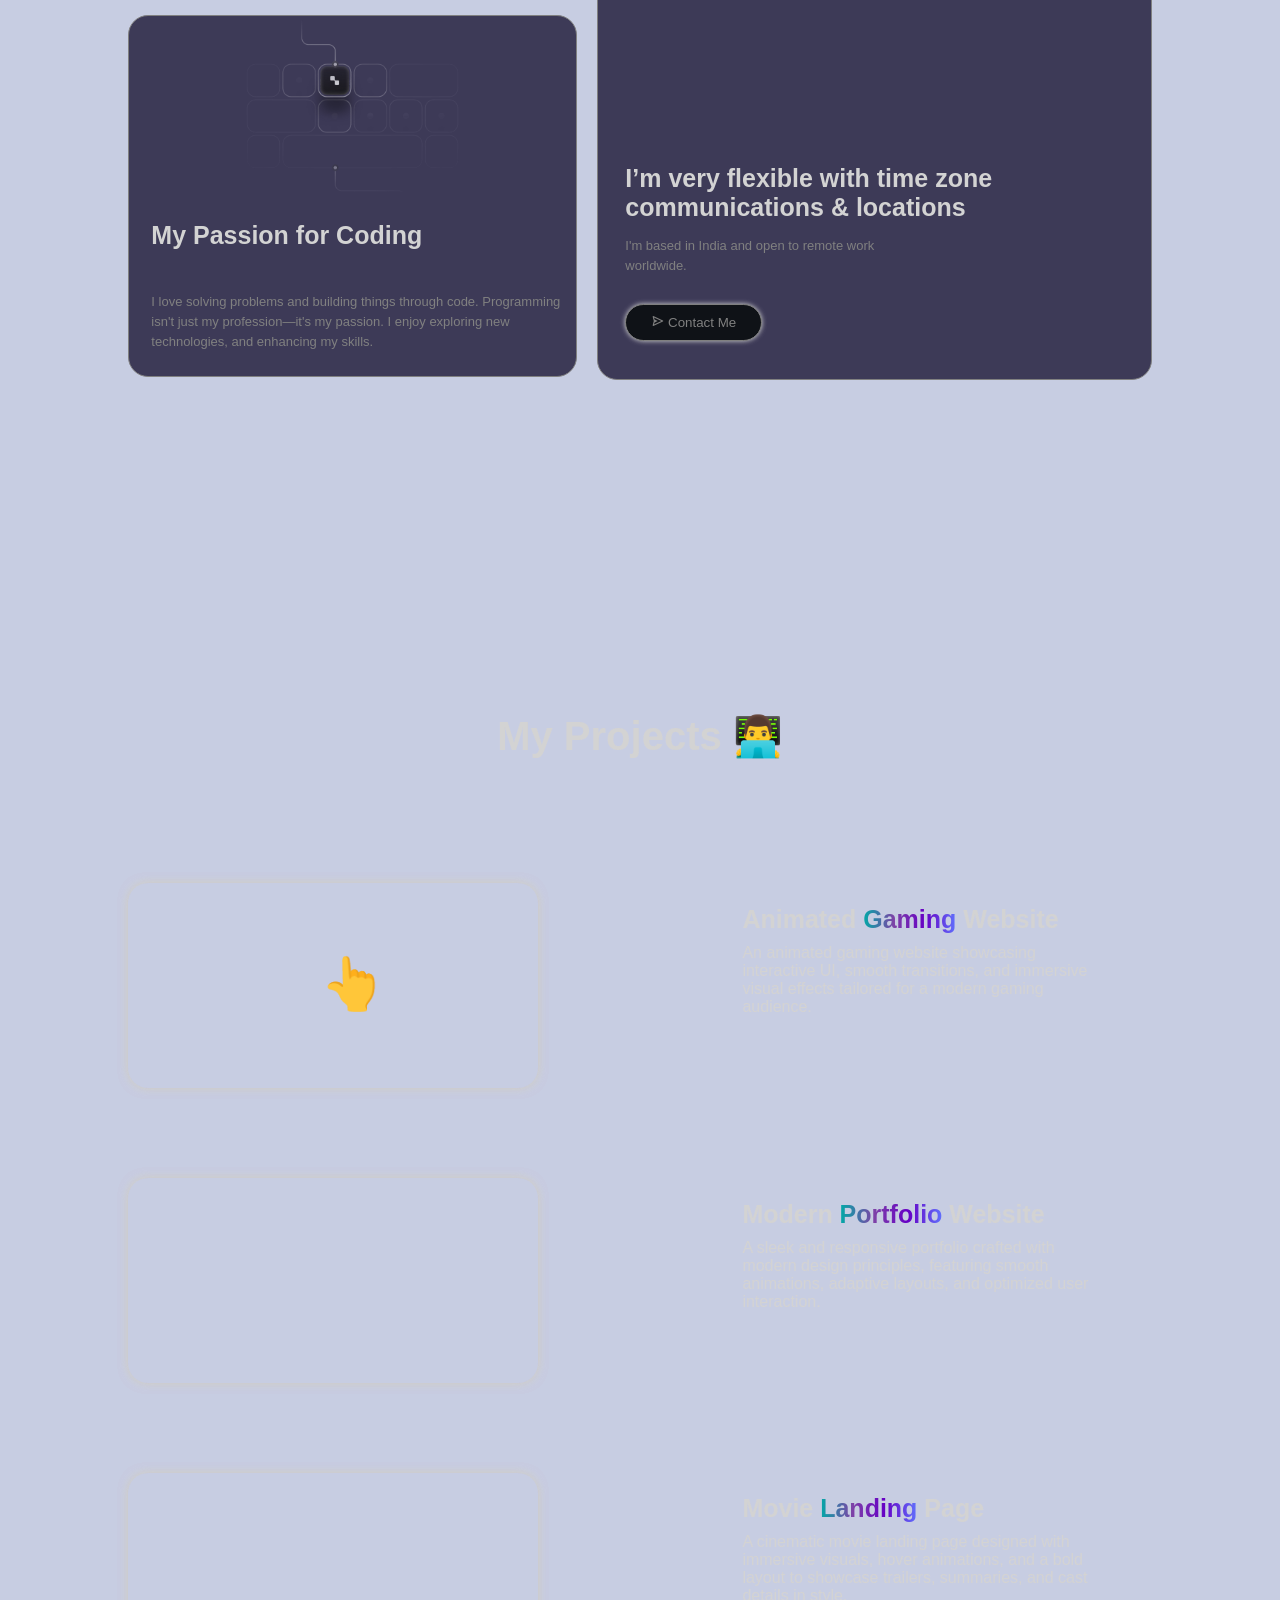
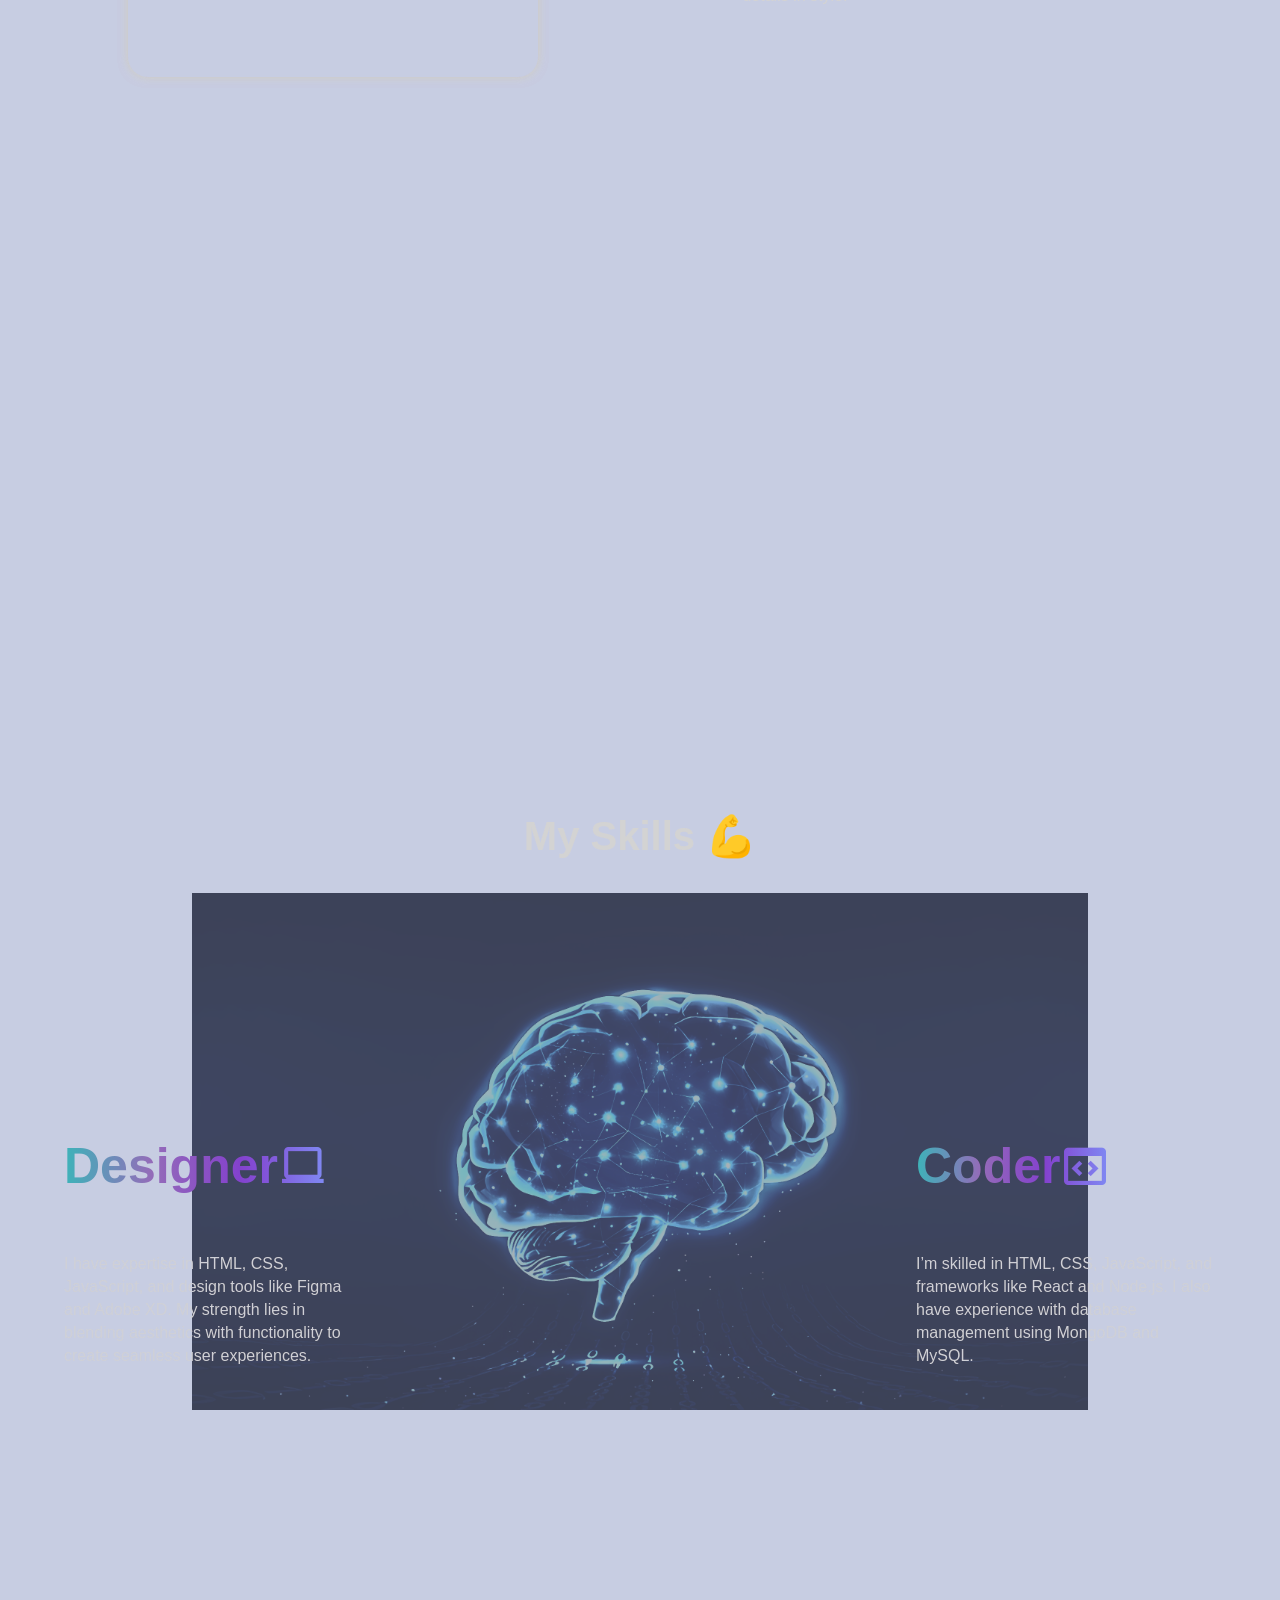
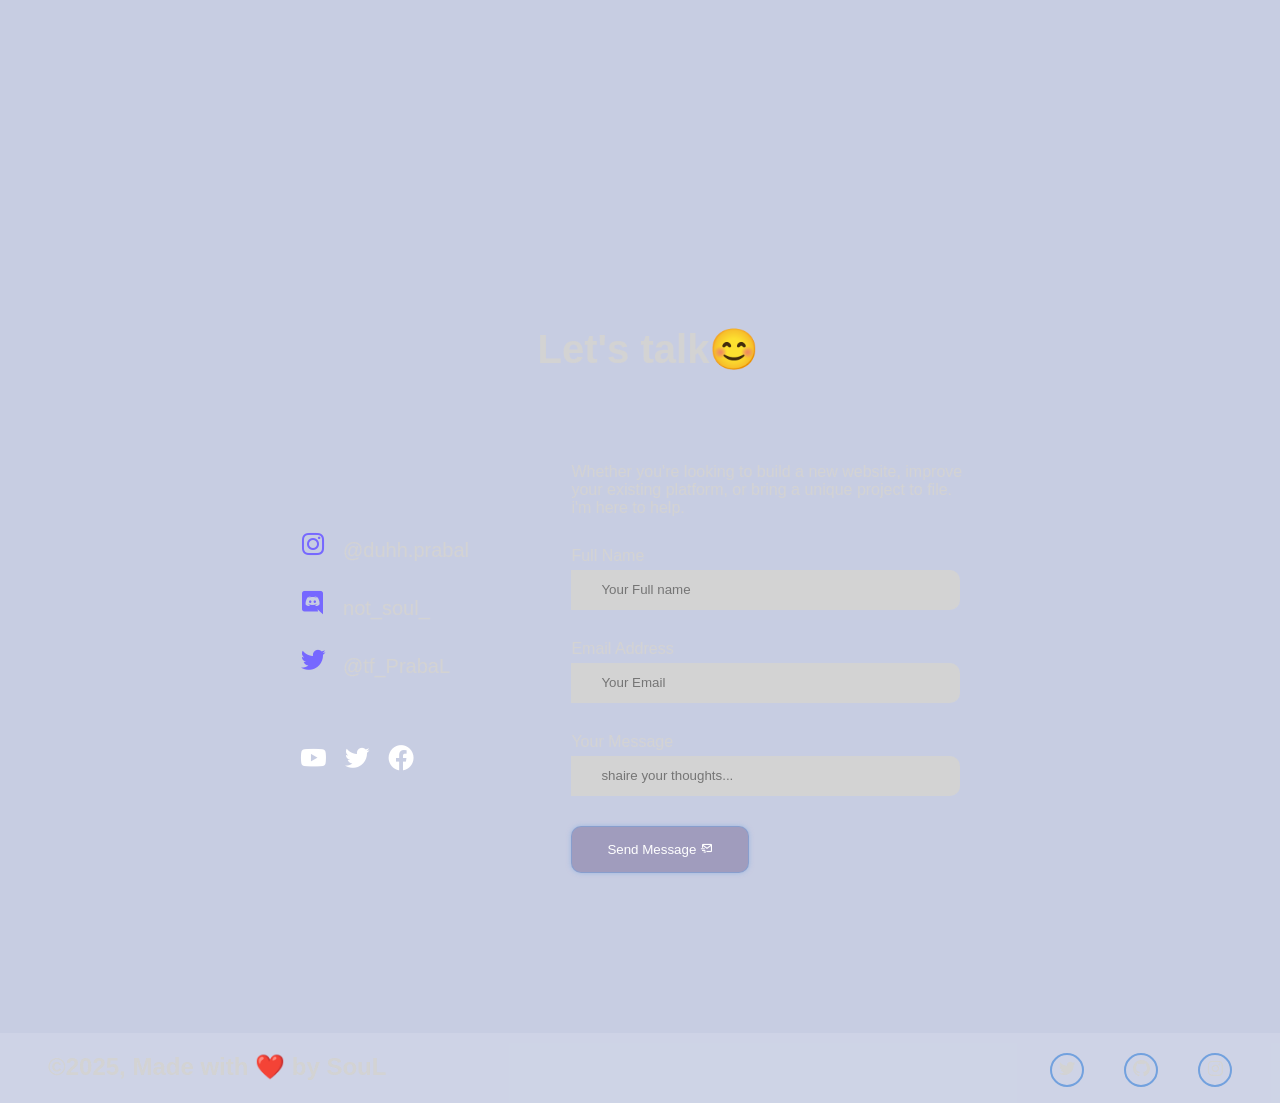
==== commit f4a71ce6: "tiny imps" ====
--- a/index.html
+++ b/index.html
@@ -63,7 +63,7 @@
         <section class="hero ">
             <div class="hero-info autoBlur" data-aos="fade-right" data-aos-duration="1000">
                 <div class="hero-info-title" >
-                    <div class="fed-text">Full-Stack Developer</div>
+                    <div class="fed-text">Front-End Developer</div>
                 </div>
 
                 <h1 data-aos="fade-right" data-aos-duration="3000">Providing <span class="gradient">the best</span> Project <span class="gradient">Experience</span></h1>
--- a/style.css
+++ b/style.css
@@ -196,7 +196,7 @@
   padding: 3px;
   background: linear-gradient(90deg, #03a9f4, #f441a5);
   border-radius: 0.9em;
-  transition: all 0.4s ease;
+  transition: all 0.4s ease-in-out;
 }
 
 .uiverse::before {
@@ -207,7 +207,7 @@
   border-radius: 0.9em;
   z-index: -10;
   filter: blur(0);
-  transition: filter 0.4s ease;
+  transition: filter 0.4s ease-in-out;
 }
 
 .uiverse:hover::before {
